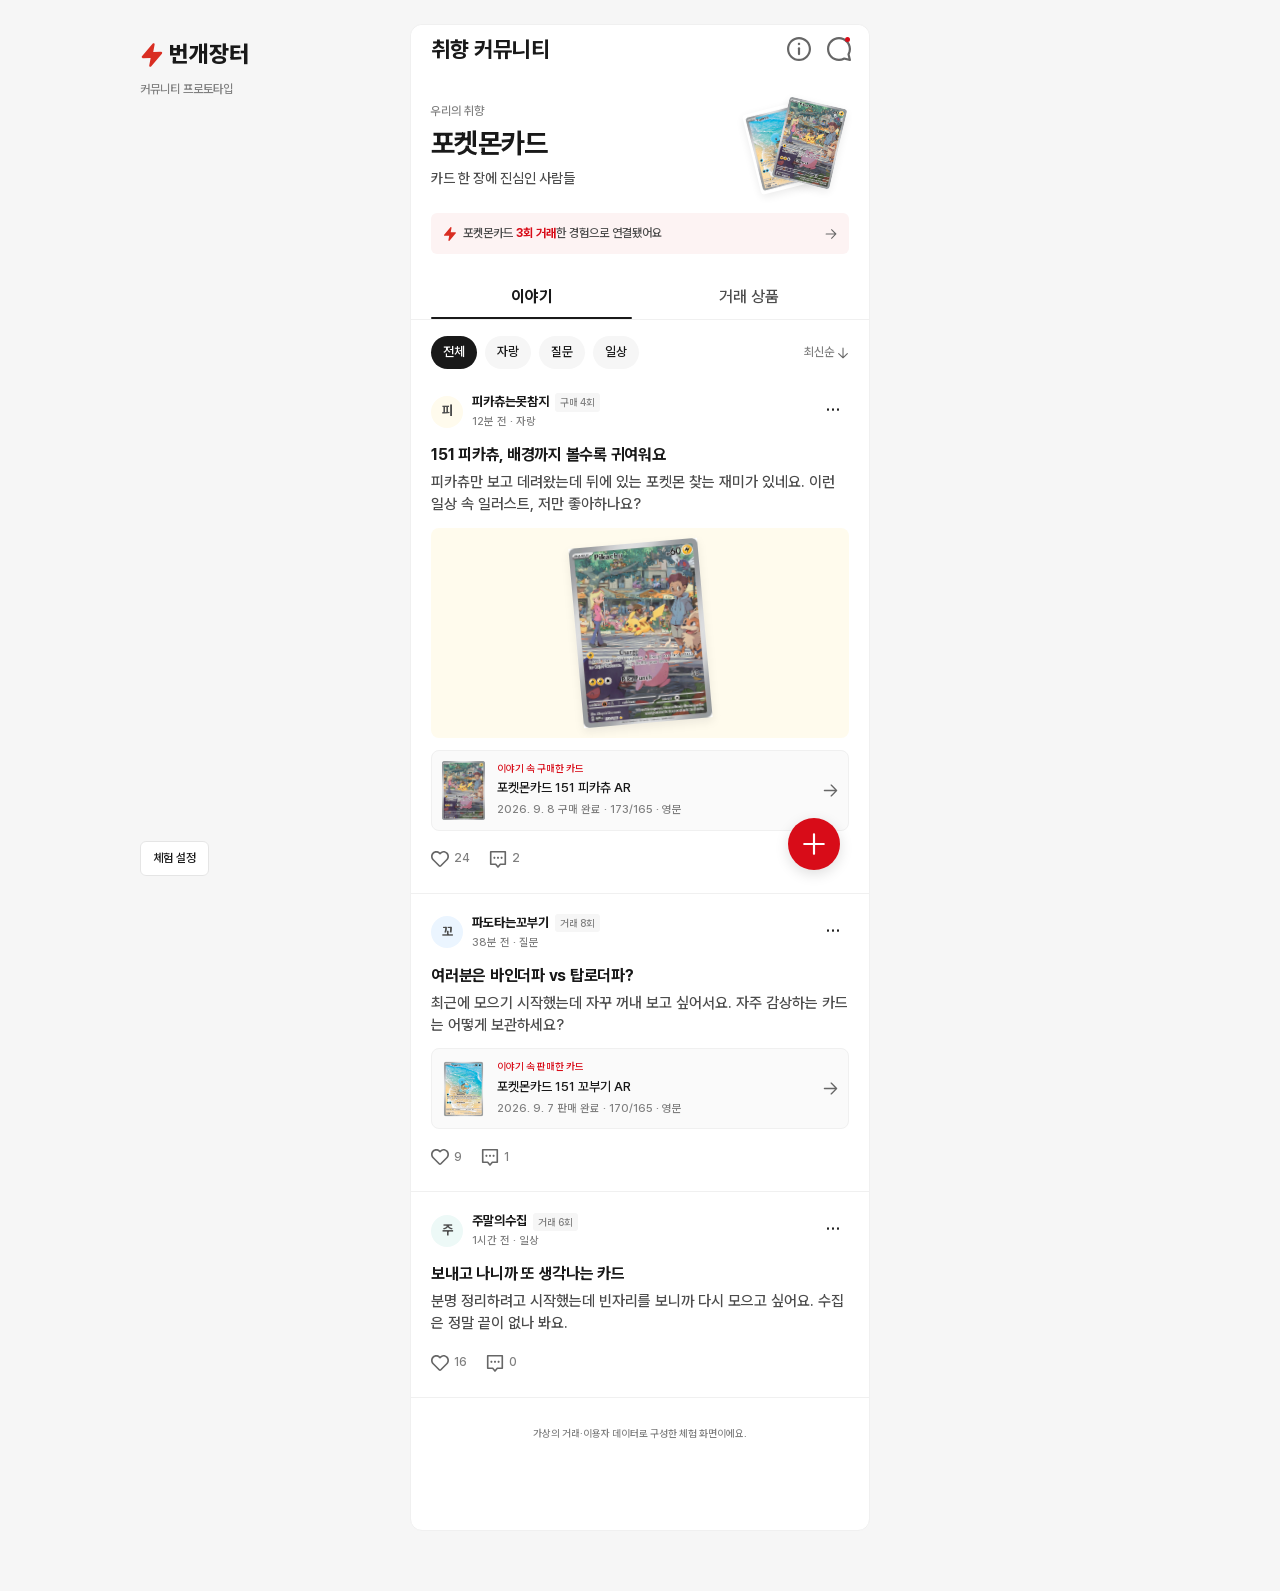
==== prototype/index.html @ ebbbefbd "Deploy prototype only" ====
<!doctype html>
<html lang="ko">
<head>
  <meta charset="UTF-8">
  <meta name="viewport" content="width=device-width, initial-scale=1, viewport-fit=cover">
  <meta name="theme-color" content="#ffffff">
  <title>포켓몬카드 · 번개장터 취향 커뮤니티</title>
  <link rel="stylesheet" href="design-tokens.css">
  <link rel="stylesheet" href="styles.css">
</head>
<body>
  <aside class="preview-label"><span class="brand"><img src="assets/lightning.svg" alt="">번개장터</span><span>커뮤니티 프로토타입</span></aside>
  <main class="app" data-component="Page">
    <header class="navigation" data-component="NavigationBar">
      <h1>취향 커뮤니티</h1>
      <div class="nav-actions">
        <button class="icon-button" data-action="about" aria-label="커뮤니티 안내"><img src="assets/info.svg" alt=""></button>
        <button class="icon-button activity-button" data-action="activity" aria-label="내 반응 소식"><img src="assets/talk.svg" alt=""><span class="notification-dot"></span></button>
      </div>
    </header>
    <div data-component="SectionGroup">
      <section class="theme-section" data-component="Section">
        <div class="theme-intro" data-domain="ThemeIdentity">
          <div><span class="eyebrow">우리의 취향</span><h2>포켓몬카드</h2><p>카드 한 장에 진심인 사람들</p></div>
          <div class="card-fan" aria-hidden="true"><img src="assets/squirtle.png" alt=""><img src="assets/pikachu.jpg" alt=""></div>
        </div>
        <button class="connection" data-action="connection"><img src="assets/lightning.svg" alt=""><span id="connection-text">포켓몬카드 <strong>3회 거래</strong>한 경험으로 연결됐어요</span><img src="assets/right.svg" alt=""></button>
      </section>
      <section class="tab-content" data-component="TabPagingContent">
        <div class="tabs" role="tablist" aria-label="포켓몬카드 커뮤니티" data-component="Tabs">
          <button id="tab-stories" role="tab" aria-selected="true" aria-controls="panel" tabindex="0" data-tab="stories">이야기</button>
          <button id="tab-products" role="tab" aria-selected="false" aria-controls="panel" tabindex="-1" data-tab="products">거래 상품</button>
        </div>
        <div id="panel" role="tabpanel" aria-labelledby="tab-stories" tabindex="0" data-component="SectionGroup"></div>
      </section>
    </div>
    <button class="write-fab" data-action="compose" aria-label="이야기 쓰기"><img src="assets/plus.svg" alt=""></button>
    <footer class="sample-note">가상의 거래·이용자 데이터로 구성한 체험 화면이에요.</footer>
  </main>
  <button class="demo-button" data-action="demo">체험 설정</button>
  <dialog id="dialog" aria-labelledby="dialog-title"></dialog>
  <div id="toast" class="toast" role="status" aria-live="polite"></div>
  <script src="app.js"></script>
</body>
</html>
---- prototype/design-tokens.css ----
/* Bunjang design token snapshot: current studio-export, light theme.
 * Resolved locally without modifying source repositories.
 * Source provenance and asset tokens: design-sources.json.
 * This stylesheet does not imply use of the unavailable @bgzt/designsystem renderer.
 */
:root {
  --ds-color-black-a0: #00000000;
  --ds-color-black-a2: #00000005;
  --ds-color-black-a5: #0000000D;
  --ds-color-black-a10: #0000001A;
  --ds-color-black-a20: #00000033;
  --ds-color-black-a30: #0000004D;
  --ds-color-black-a40: #00000066;
  --ds-color-black-a50: #00000080;
  --ds-color-black-a60: #00000099;
  --ds-color-black-a70: #000000B3;
  --ds-color-black-a80: #000000CC;
  --ds-color-black-a90: #000000E6;
  --ds-color-blue-50: #EBF5FF;
  --ds-color-blue-100: #D9EBFF;
  --ds-color-blue-200: #B3D7FF;
  --ds-color-blue-300: #80BDFF;
  --ds-color-blue-400: #4DA3FF;
  --ds-color-blue-500: #027AFF;
  --ds-color-blue-600: #0062CC;
  --ds-color-blue-700: #004A99;
  --ds-color-blue-800: #003166;
  --ds-color-blue-900: #001933;
  --ds-color-brown-50: #F5F0EA;
  --ds-color-brown-100: #EDE4D9;
  --ds-color-brown-200: #DFD1C0;
  --ds-color-brown-300: #CDB69D;
  --ds-color-brown-400: #B8997A;
  --ds-color-brown-500: #9E7B58;
  --ds-color-brown-600: #826242;
  --ds-color-brown-700: #694D31;
  --ds-color-brown-800: #503920;
  --ds-color-brown-900: #38240B;
  --ds-color-cool-gray-100: #E8E8E9;
  --ds-color-cool-gray-150: #D2D2D2;
  --ds-color-cool-gray-250: #BBBBBC;
  --ds-color-cool-gray-350: #A4A5A5;
  --ds-color-cool-gray-450: #8E8E8F;
  --ds-color-cool-gray-500: #828284;
  --ds-color-cool-gray-550: #777779;
  --ds-color-cool-gray-625: #606162;
  --ds-color-cool-gray-675: #4F5052;
  --ds-color-cool-gray-700: #494A4C;
  --ds-color-cool-gray-750: #3E3F41;
  --ds-color-cool-gray-775: #373839;
  --ds-color-cool-gray-800: #333435;
  --ds-color-cool-gray-850: #28292A;
  --ds-color-cool-gray-900: #1C1D1F;
  --ds-color-cool-gray-a0: #28292A00;
  --ds-color-gray-0: #ffffff;
  --ds-color-gray-25: #FAFAFA;
  --ds-color-gray-50: #F6F6F6;
  --ds-color-gray-75: #F0F0F0;
  --ds-color-gray-100: #E5E5E5;
  --ds-color-gray-200: #CCCCCC;
  --ds-color-gray-300: #B2B2B2;
  --ds-color-gray-400: #999999;
  --ds-color-gray-450: #8C8C8C;
  --ds-color-gray-500: #7F7F7F;
  --ds-color-gray-600: #666666;
  --ds-color-gray-700: #4C4C4C;
  --ds-color-gray-800: #333333;
  --ds-color-gray-900: #191919;
  --ds-color-gray-1000: #000000;
  --ds-color-gray-a70: #1C1D1FB3;
  --ds-color-green-50: #EDF9F7;
  --ds-color-green-100: #DBF2EE;
  --ds-color-green-200: #A6DFD5;
  --ds-color-green-300: #86D4C6;
  --ds-color-green-400: #66C9B7;
  --ds-color-green-500: #07C6A3;
  --ds-color-green-600: #00A587;
  --ds-color-green-700: #00826A;
  --ds-color-green-800: #005F4E;
  --ds-color-green-900: #003D32;
  --ds-color-lime-50: #F4FBEA;
  --ds-color-lime-100: #E5F6D0;
  --ds-color-lime-200: #CAED9E;
  --ds-color-lime-300: #AEE16B;
  --ds-color-lime-400: #7BCE1C;
  --ds-color-lime-500: #67AF17;
  --ds-color-lime-600: #528D13;
  --ds-color-lime-700: #3F6C0E;
  --ds-color-lime-800: #2B4B0A;
  --ds-color-lime-900: #192D06;
  --ds-color-navy-50: #EAECF4;
  --ds-color-navy-100: #D2D7EB;
  --ds-color-navy-200: #ADB7DE;
  --ds-color-navy-300: #8595D4;
  --ds-color-navy-400: #5B72CC;
  --ds-color-navy-500: #3451C2;
  --ds-color-navy-600: #253E9F;
  --ds-color-navy-700: #182C7A;
  --ds-color-navy-800: #162152;
  --ds-color-navy-900: #10152E;
  --ds-color-orange-50: #FFF7ED;
  --ds-color-orange-100: #FFEDD5;
  --ds-color-orange-200: #FED7AA;
  --ds-color-orange-300: #FDBA74;
  --ds-color-orange-400: #FB923C;
  --ds-color-orange-500: #F97316;
  --ds-color-orange-600: #EA580C;
  --ds-color-orange-700: #C2410C;
  --ds-color-orange-800: #9A3412;
  --ds-color-orange-900: #7C2D12;
  --ds-color-purple-50: #EFF2FE;
  --ds-color-purple-100: #E1E7FE;
  --ds-color-purple-200: #B9C1F9;
  --ds-color-purple-300: #959AF0;
  --ds-color-purple-400: #7775E3;
  --ds-color-purple-500: #6458E2;
  --ds-color-purple-600: #5558A8;
  --ds-color-purple-700: #414086;
  --ds-color-purple-800: #302C62;
  --ds-color-purple-900: #1E1A3D;
  --ds-color-red-50: #FDF3F3;
  --ds-color-red-100: #FBE7E8;
  --ds-color-red-200: #F5C2C5;
  --ds-color-red-300: #E86D74;
  --ds-color-red-400: #E83E48;
  --ds-color-red-500: #D80C18;
  --ds-color-red-600: #B10E18;
  --ds-color-red-700: #80070E;
  --ds-color-red-800: #6D0D12;
  --ds-color-red-900: #4A090C;
  --ds-color-sand-50: #FDF4E2;
  --ds-color-sand-100: #F8ECD3;
  --ds-color-sand-200: #F6E5C3;
  --ds-color-sand-300: #FFE1A6;
  --ds-color-sand-400: #E7C686;
  --ds-color-sand-500: #C9A762;
  --ds-color-sand-600: #A6864B;
  --ds-color-sand-700: #84683A;
  --ds-color-sand-800: #624C2A;
  --ds-color-sand-900: #3F321C;
  --ds-color-white-a0: #ffffff00;
  --ds-color-white-a2: #FFFFFF05;
  --ds-color-white-a5: #FFFFFF0D;
  --ds-color-white-a10: #FFFFFF1A;
  --ds-color-white-a20: #FFFFFF33;
  --ds-color-white-a30: #FFFFFF4D;
  --ds-color-white-a40: #FFFFFF66;
  --ds-color-white-a50: #FFFFFF80;
  --ds-color-white-a60: #FFFFFF99;
  --ds-color-white-a70: #FFFFFFB3;
  --ds-color-white-a80: #FFFFFFCC;
  --ds-color-white-a90: #FFFFFFE6;
  --ds-color-yellow-50: #FFFBED;
  --ds-color-yellow-100: #FFF6DB;
  --ds-color-yellow-200: #FFEAA6;
  --ds-color-yellow-300: #FFDD6B;
  --ds-color-yellow-400: #FFD133;
  --ds-color-yellow-500: #FFC200;
  --ds-color-yellow-600: #D9A500;
  --ds-color-yellow-700: #B38800;
  --ds-color-yellow-800: #8C6A00;
  --ds-color-yellow-900: #664D00;
  --ds-sizing-0: 0px;
  --ds-sizing-1: 1px;
  --ds-sizing-1-5: 1.5px;
  --ds-sizing-2: 2px;
  --ds-sizing-4: 4px;
  --ds-sizing-6: 6px;
  --ds-sizing-8: 8px;
  --ds-sizing-10: 10px;
  --ds-sizing-12: 12px;
  --ds-sizing-14: 14px;
  --ds-sizing-16: 16px;
  --ds-sizing-17: 17px;
  --ds-sizing-18: 18px;
  --ds-sizing-20: 20px;
  --ds-sizing-22: 22px;
  --ds-sizing-24: 24px;
  --ds-sizing-26: 26px;
  --ds-sizing-28: 28px;
  --ds-sizing-30: 30px;
  --ds-sizing-32: 32px;
  --ds-sizing-34: 34px;
  --ds-sizing-36: 36px;
  --ds-sizing-40: 40px;
  --ds-sizing-44: 44px;
  --ds-sizing-46: 46px;
  --ds-sizing-48: 48px;
  --ds-sizing-50: 50px;
  --ds-sizing-52: 52px;
  --ds-sizing-56: 56px;
  --ds-sizing-60: 60px;
  --ds-sizing-64: 64px;
  --ds-sizing-84: 84px;
  --ds-sizing-105: 105px;
  --ds-sizing-162: 162px;
  --ds-sizing-200: 200px;
  --ds-sizing-220: 220px;
  --ds-spacing-0: 0px;
  --ds-spacing-2: 2px;
  --ds-spacing-4: 4px;
  --ds-spacing-6: 6px;
  --ds-spacing-8: 8px;
  --ds-spacing-10: 10px;
  --ds-spacing-12: 12px;
  --ds-spacing-14: 14px;
  --ds-spacing-16: 16px;
  --ds-spacing-18: 18px;
  --ds-spacing-20: 20px;
  --ds-spacing-22: 22px;
  --ds-spacing-24: 24px;
  --ds-spacing-26: 26px;
  --ds-spacing-28: 28px;
  --ds-spacing-30: 30px;
  --ds-spacing-32: 32px;
  --ds-spacing-34: 34px;
  --ds-spacing-36: 36px;
  --ds-spacing-40: 40px;
  --ds-spacing-44: 44px;
  --ds-spacing-48: 48px;
  --ds-spacing-52: 52px;
  --ds-spacing-56: 56px;
  --ds-spacing-60: 60px;
  --ds-spacing-64: 64px;
  --ds-font-family-pretendard: "PretendardVariable";
  --ds-font-line-height-120: 120%;
  --ds-font-line-height-130: 130%;
  --ds-font-line-height-140: 140%;
  --ds-font-line-height-145: 145%;
  --ds-font-line-height-150: 150%;
  --ds-font-line-height-160: 160%;
  --ds-font-size-10: 10px;
  --ds-font-size-11: 11px;
  --ds-font-size-12: 12px;
  --ds-font-size-13: 13px;
  --ds-font-size-14: 14px;
  --ds-font-size-15: 15px;
  --ds-font-size-16: 16px;
  --ds-font-size-18: 18px;
  --ds-font-size-20: 20px;
  --ds-font-size-22: 22px;
  --ds-font-size-24: 24px;
  --ds-font-size-28: 28px;
  --ds-font-size-34: 34px;
  --ds-font-weight-500: 500;
  --ds-font-weight-700: 700;
  --ds-opacity-0: 0%;
  --ds-opacity-10: 10%;
  --ds-opacity-20: 20%;
  --ds-opacity-30: 30%;
  --ds-opacity-40: 40%;
  --ds-opacity-50: 50%;
  --ds-opacity-60: 60%;
  --ds-opacity-70: 70%;
  --ds-opacity-80: 80%;
  --ds-opacity-90: 90%;
  --ds-radius-0: 0px;
  --ds-radius-2: 2px;
  --ds-radius-4: 4px;
  --ds-radius-6: 6px;
  --ds-radius-8: 8px;
  --ds-radius-10: 10px;
  --ds-radius-12: 12px;
  --ds-radius-14: 14px;
  --ds-radius-16: 16px;
  --ds-radius-20: 20px;
  --ds-radius-24: 24px;
  --ds-radius-9999: 9999px;
  --ds-ratio-0-3: 0.3;
  --ds-ratio-0-4: 0.4;
  --ds-ratio-0-5: 0.5;
  --ds-ratio-0-8: 0.8;
  --ds-ratio-0-75: 0.75;
  --ds-ratio-0-814: 0.814;
  --ds-ratio-1: 1;
  --ds-ratio-1-126: 1.126;
  --ds-ratio-1-333: 1.333;
  --ds-ratio-1-778: 1.778;
  --ds-ratio-3-125: 3.125;
  --ds-opacity-content-weak: 50%;
  --ds-opacity-layer-muted: 70%;
  --ds-opacity-layer-weak: 50%;
  --ds-radius-050: 2px;
  --ds-radius-100: 4px;
  --ds-radius-150: 6px;
  --ds-radius-200: 8px;
  --ds-radius-300: 12px;
  --ds-radius-full: 9999px;
  --ds-ratio-1x1: 1;
  --ds-ratio-3x4: 0.75;
  --ds-ratio-4x3: 1.333;
  --ds-ratio-4x5: 0.8;
  --ds-ratio-16x9: 1.778;
  --ds-ratio-25x8: 3.125;
  --ds-ratio-105x129: 0.814;
  --ds-ratio-375x333: 1.126;
  --ds-ratio-scale-0-3: 0.3;
  --ds-ratio-scale-0-4: 0.4;
  --ds-ratio-scale-0-5: 0.5;
  --ds-sizing-height-050: 2px;
  --ds-sizing-height-100: 4px;
  --ds-sizing-height-150: 6px;
  --ds-sizing-height-200: 8px;
  --ds-sizing-height-250: 10px;
  --ds-sizing-height-300: 12px;
  --ds-sizing-height-350: 14px;
  --ds-sizing-height-400: 16px;
  --ds-sizing-height-450: 18px;
  --ds-sizing-height-500: 20px;
  --ds-sizing-height-550: 22px;
  --ds-sizing-height-600: 24px;
  --ds-sizing-height-650: 26px;
  --ds-sizing-height-700: 28px;
  --ds-sizing-height-750: 30px;
  --ds-sizing-height-800: 32px;
  --ds-sizing-height-850: 34px;
  --ds-sizing-height-900: 36px;
  --ds-sizing-height-1000: 40px;
  --ds-sizing-height-1100: 44px;
  --ds-sizing-height-1150: 46px;
  --ds-sizing-height-1200: 48px;
  --ds-sizing-height-1250: 50px;
  --ds-sizing-height-1500: 60px;
  --ds-sizing-height-2100: 84px;
  --ds-sizing-stroke-1: 1px;
  --ds-sizing-stroke-1-5: 1.5px;
  --ds-sizing-stroke-2: 2px;
  --ds-sizing-width-050: 2px;
  --ds-sizing-width-100: 4px;
  --ds-sizing-width-200: 8px;
  --ds-sizing-width-400: 16px;
  --ds-sizing-width-450: 18px;
  --ds-sizing-width-500: 20px;
  --ds-sizing-width-600: 24px;
  --ds-sizing-width-750: 30px;
  --ds-sizing-width-900: 36px;
  --ds-sizing-width-1000: 40px;
  --ds-sizing-width-2625: 105px;
  --ds-sizing-width-5500: 220px;
  --ds-spacing-gap-x-050: 2px;
  --ds-spacing-gap-x-100: 4px;
  --ds-spacing-gap-x-150: 6px;
  --ds-spacing-gap-x-200: 8px;
  --ds-spacing-gap-x-250: 10px;
  --ds-spacing-gap-x-300: 12px;
  --ds-spacing-gap-x-400: 16px;
  --ds-spacing-gap-x-none: 0px;
  --ds-spacing-gap-y-050: 2px;
  --ds-spacing-gap-y-100: 4px;
  --ds-spacing-gap-y-150: 6px;
  --ds-spacing-gap-y-200: 8px;
  --ds-spacing-gap-y-250: 10px;
  --ds-spacing-gap-y-300: 12px;
  --ds-spacing-gap-y-350: 14px;
  --ds-spacing-gap-y-400: 16px;
  --ds-spacing-gap-y-500: 20px;
  --ds-spacing-gap-y-600: 24px;
  --ds-spacing-gap-y-750: 30px;
  --ds-spacing-gap-y-1000: 40px;
  --ds-spacing-gap-y-none: 0px;
  --ds-spacing-padding-050: 2px;
  --ds-spacing-padding-100: 4px;
  --ds-spacing-padding-150: 6px;
  --ds-spacing-padding-200: 8px;
  --ds-spacing-padding-250: 10px;
  --ds-spacing-padding-300: 12px;
  --ds-spacing-padding-350: 14px;
  --ds-spacing-padding-400: 16px;
  --ds-spacing-padding-500: 20px;
  --ds-spacing-padding-600: 24px;
  --ds-spacing-padding-800: 32px;
  --ds-spacing-padding-1000: 40px;
  --ds-spacing-padding-1500: 60px;
  --ds-spacing-padding-none: 0px;
  --ds-typography-body1-bold-font-size: 16px;
  --ds-typography-body1-bold-font-family: "PretendardVariable";
  --ds-typography-body1-bold-font-weight: 700;
  --ds-typography-body1-bold-line-height: 150%;
  --ds-typography-body1-medium-font-size: 16px;
  --ds-typography-body1-medium-font-family: "PretendardVariable";
  --ds-typography-body1-medium-font-weight: 500;
  --ds-typography-body1-medium-line-height: 150%;
  --ds-typography-body2-bold-font-size: 15px;
  --ds-typography-body2-bold-font-family: "PretendardVariable";
  --ds-typography-body2-bold-font-weight: 700;
  --ds-typography-body2-bold-line-height: 145%;
  --ds-typography-body2-bold-letter-spacing: 0px;
  --ds-typography-body2-medium-font-size: 15px;
  --ds-typography-body2-medium-font-family: "PretendardVariable";
  --ds-typography-body2-medium-font-weight: 500;
  --ds-typography-body2-medium-line-height: 145%;
  --ds-typography-body2-medium-letter-spacing: 0px;
  --ds-typography-body3-bold-font-size: 14px;
  --ds-typography-body3-bold-font-family: "PretendardVariable";
  --ds-typography-body3-bold-font-weight: 700;
  --ds-typography-body3-bold-line-height: 150%;
  --ds-typography-body3-bold-letter-spacing: 0px;
  --ds-typography-body3-medium-font-size: 14px;
  --ds-typography-body3-medium-font-family: "PretendardVariable";
  --ds-typography-body3-medium-font-weight: 500;
  --ds-typography-body3-medium-line-height: 150%;
  --ds-typography-body4-bold-font-size: 13px;
  --ds-typography-body4-bold-font-family: "PretendardVariable";
  --ds-typography-body4-bold-font-weight: 700;
  --ds-typography-body4-bold-line-height: 140%;
  --ds-typography-body4-bold-letter-spacing: 0px;
  --ds-typography-body4-medium-font-size: 13px;
  --ds-typography-body4-medium-font-family: "PretendardVariable";
  --ds-typography-body4-medium-font-weight: 500;
  --ds-typography-body4-medium-line-height: 140%;
  --ds-typography-caption1-bold-font-size: 12px;
  --ds-typography-caption1-bold-font-family: "PretendardVariable";
  --ds-typography-caption1-bold-font-weight: 700;
  --ds-typography-caption1-bold-line-height: 140%;
  --ds-typography-caption1-bold-letter-spacing: 0px;
  --ds-typography-caption1-medium-font-size: 12px;
  --ds-typography-caption1-medium-font-family: "PretendardVariable";
  --ds-typography-caption1-medium-font-weight: 500;
  --ds-typography-caption1-medium-line-height: 140%;
  --ds-typography-caption2-bold-font-size: 11px;
  --ds-typography-caption2-bold-font-family: "PretendardVariable";
  --ds-typography-caption2-bold-font-weight: 700;
  --ds-typography-caption2-bold-line-height: 140%;
  --ds-typography-caption2-medium-font-size: 11px;
  --ds-typography-caption2-medium-font-family: "PretendardVariable";
  --ds-typography-caption2-medium-font-weight: 500;
  --ds-typography-caption2-medium-line-height: 140%;
  --ds-typography-label1-bold-font-size: 16px;
  --ds-typography-label1-bold-font-family: "PretendardVariable";
  --ds-typography-label1-bold-font-weight: 700;
  --ds-typography-label1-bold-line-height: 120%;
  --ds-typography-label1-medium-font-size: 16px;
  --ds-typography-label1-medium-font-family: "PretendardVariable";
  --ds-typography-label1-medium-font-weight: 500;
  --ds-typography-label1-medium-line-height: 120%;
  --ds-typography-label1-medium-letter-spacing: 0px;
  --ds-typography-label2-bold-font-size: 14px;
  --ds-typography-label2-bold-font-family: "PretendardVariable";
  --ds-typography-label2-bold-font-weight: 700;
  --ds-typography-label2-bold-line-height: 120%;
  --ds-typography-label2-medium-font-size: 14px;
  --ds-typography-label2-medium-font-family: "PretendardVariable";
  --ds-typography-label2-medium-font-weight: 500;
  --ds-typography-label2-medium-line-height: 120%;
  --ds-typography-label3-bold-font-size: 12px;
  --ds-typography-label3-bold-font-family: "PretendardVariable";
  --ds-typography-label3-bold-font-weight: 700;
  --ds-typography-label3-bold-line-height: 120%;
  --ds-typography-label3-medium-font-size: 12px;
  --ds-typography-label3-medium-font-family: "PretendardVariable";
  --ds-typography-label3-medium-font-weight: 500;
  --ds-typography-label3-medium-line-height: 120%;
  --ds-typography-label4-bold-font-size: 10px;
  --ds-typography-label4-bold-font-family: "PretendardVariable";
  --ds-typography-label4-bold-font-weight: 700;
  --ds-typography-label4-bold-line-height: 120%;
  --ds-typography-label4-medium-font-size: 10px;
  --ds-typography-label4-medium-font-family: "PretendardVariable";
  --ds-typography-label4-medium-font-weight: 500;
  --ds-typography-label4-medium-line-height: 120%;
  --ds-typography-label4-medium-letter-spacing: 0px;
  --ds-typography-sub-title1-bold-font-size: 20px;
  --ds-typography-sub-title1-bold-font-family: "PretendardVariable";
  --ds-typography-sub-title1-bold-font-weight: 700;
  --ds-typography-sub-title1-bold-line-height: 130%;
  --ds-typography-sub-title1-bold-letter-spacing: 0px;
  --ds-typography-sub-title2-bold-font-size: 18px;
  --ds-typography-sub-title2-bold-font-family: "PretendardVariable";
  --ds-typography-sub-title2-bold-font-weight: 700;
  --ds-typography-sub-title2-bold-line-height: 140%;
  --ds-typography-sub-title3-bold-font-size: 16px;
  --ds-typography-sub-title3-bold-font-family: "PretendardVariable";
  --ds-typography-sub-title3-bold-font-weight: 700;
  --ds-typography-sub-title3-bold-line-height: 145%;
  --ds-typography-sub-title4-bold-font-size: 14px;
  --ds-typography-sub-title4-bold-font-family: "PretendardVariable";
  --ds-typography-sub-title4-bold-font-weight: 700;
  --ds-typography-sub-title4-bold-line-height: 150%;
  --ds-typography-title1-bold-font-size: 34px;
  --ds-typography-title1-bold-font-family: "PretendardVariable";
  --ds-typography-title1-bold-font-weight: 700;
  --ds-typography-title1-bold-line-height: 120%;
  --ds-typography-title1-bold-letter-spacing: 0px;
  --ds-typography-title2-bold-font-size: 28px;
  --ds-typography-title2-bold-font-family: "PretendardVariable";
  --ds-typography-title2-bold-font-weight: 700;
  --ds-typography-title2-bold-line-height: 120%;
  --ds-typography-title2-bold-letter-spacing: 0px;
  --ds-typography-title3-bold-font-size: 24px;
  --ds-typography-title3-bold-font-family: "PretendardVariable";
  --ds-typography-title3-bold-font-weight: 700;
  --ds-typography-title3-bold-line-height: 130%;
  --ds-typography-title4-bold-font-size: 22px;
  --ds-typography-title4-bold-font-family: "PretendardVariable";
  --ds-typography-title4-bold-font-weight: 700;
  --ds-typography-title4-bold-line-height: 130%;
  --ds-color-bg-basement: #ffffff;
  --ds-color-bg-brand-strong: #D80C18;
  --ds-color-bg-brand-strong-disabled: #F5C2C5;
  --ds-color-bg-brand-weak: #FDF3F3;
  --ds-color-bg-critical-strong: #D80C18;
  --ds-color-bg-critical-weak: #FDF3F3;
  --ds-color-bg-dim: #00000080;
  --ds-color-bg-information-strong: #027AFF;
  --ds-color-bg-information-weak: #EBF5FF;
  --ds-color-bg-neutral-inverse: #191919;
  --ds-color-bg-neutral-inverse-disabled: #E5E5E5;
  --ds-color-bg-neutral-medium: #666666;
  --ds-color-bg-neutral-muted: #F6F6F6;
  --ds-color-bg-neutral-strong: #333333;
  --ds-color-bg-neutral-weak: #FAFAFA;
  --ds-color-bg-overlay-medium: #00000080;
  --ds-color-bg-overlay-strong: #000000B3;
  --ds-color-bg-overlay-subtle: #0000004D;
  --ds-color-bg-overlay-weak: #0000001A;
  --ds-color-bg-placeholder: #F6F6F6;
  --ds-color-bg-positive-strong: #00A587;
  --ds-color-bg-positive-weak: #EDF9F7;
  --ds-color-bg-state-layer-pressed: #0000001A;
  --ds-color-bg-surface: #ffffff;
  --ds-color-bg-surface-disabled: #F6F6F6;
  --ds-color-bg-surface-selected: #191919;
  --ds-color-bg-today-deal-strong: #D80C18;
  --ds-color-bg-transparent: #00000000;
  --ds-color-bg-warning-strong: #FFC200;
  --ds-color-bg-warning-weak: #FFFBED;
  --ds-color-border-brand-strong: #D80C18;
  --ds-color-border-brand-subtle: #F5C2C5;
  --ds-color-border-critical-strong: #D80C18;
  --ds-color-border-neutral-inverse: #191919;
  --ds-color-border-neutral-medium: #E5E5E5;
  --ds-color-border-neutral-muted: #F6F6F6;
  --ds-color-border-neutral-strong: #CCCCCC;
  --ds-color-border-neutral-subtle: #F0F0F0;
  --ds-color-border-neutral-weak: #ffffff;
  --ds-color-border-overlay: #0000001A;
  --ds-color-fg-brand-strong: #D80C18;
  --ds-color-fg-brand-strong-disabled: #F5C2C5;
  --ds-color-fg-critical-strong: #D80C18;
  --ds-color-fg-drop-strong: #027AFF;
  --ds-color-fg-fixed-white: #ffffff;
  --ds-color-fg-information-strong: #027AFF;
  --ds-color-fg-neutral-disabled: #B2B2B2;
  --ds-color-fg-neutral-inverse: #ffffff;
  --ds-color-fg-neutral-medium: #4C4C4C;
  --ds-color-fg-neutral-muted: #B2B2B2;
  --ds-color-fg-neutral-strong: #191919;
  --ds-color-fg-neutral-subtle: #7F7F7F;
  --ds-color-fg-neutral-weak: #E5E5E5;
  --ds-color-fg-placeholder-muted: #B2B2B2;
  --ds-color-fg-placeholder-weak: #E5E5E5;
  --ds-color-fg-positive-strong: #00A587;
  --ds-color-fg-rating-strong: #FFC200;
  --ds-color-fg-warning-strong: #FFC200;
  --ds-color-gradient-fog-solid: #ffffff;
  --ds-color-gradient-fog-transparent: #ffffff00;
  --ds-color-gradient-shade-transparent: #ffffff00;
  --ds-color-gradient-shade-weak: #0000001A;
  --ds-action-chip-accessory-color: #191919;
  --ds-action-chip-accessory-padding-x: 14px;
  --ds-action-chip-accessory-size: 12px;
  --ds-action-chip-container-color: #F6F6F6;
  --ds-action-chip-container-gap-x: 4px;
  --ds-action-chip-container-height-size-md: 36px;
  --ds-action-chip-container-height-size-sm: 34px;
  --ds-action-chip-container-padding-x: 14px;
  --ds-action-chip-container-radius: 9999px;
  --ds-action-chip-label-color: #191919;
  --ds-action-chip-label-typography-size-md-font-size: 14px;
  --ds-action-chip-label-typography-size-md-font-family: "PretendardVariable";
  --ds-action-chip-label-typography-size-md-font-weight: 500;
  --ds-action-chip-label-typography-size-md-line-height: 120%;
  --ds-action-chip-label-typography-size-sm-font-size: 12px;
  --ds-action-chip-label-typography-size-sm-font-family: "PretendardVariable";
  --ds-action-chip-label-typography-size-sm-font-weight: 500;
  --ds-action-chip-label-typography-size-sm-line-height: 120%;
  --ds-ad-badge-container-color-overlay: #F6F6F6;
  --ds-ad-badge-container-height-overlay: 16px;
  --ds-ad-badge-container-opacity-inline: 70%;
  --ds-ad-badge-container-opacity-overlay: 50%;
  --ds-ad-badge-container-radius-overlay: 2px;
  --ds-ad-badge-container-width-overlay: 24px;
  --ds-ad-badge-label-color-inline: #B2B2B2;
  --ds-ad-badge-label-color-overlay: #7F7F7F;
  --ds-ad-badge-label-typography-inline-font-size: 10px;
  --ds-ad-badge-label-typography-inline-font-family: "PretendardVariable";
  --ds-ad-badge-label-typography-inline-font-weight: 700;
  --ds-ad-badge-label-typography-inline-line-height: 120%;
  --ds-ad-badge-label-typography-overlay-font-size: 10px;
  --ds-ad-badge-label-typography-overlay-font-family: "PretendardVariable";
  --ds-ad-badge-label-typography-overlay-font-weight: 700;
  --ds-ad-badge-label-typography-overlay-line-height: 120%;
  --ds-alarm-toggle-border-color-icon-off: #E5E5E5;
  --ds-alarm-toggle-border-color-icon-on: #E5E5E5;
  --ds-alarm-toggle-border-color-text-off: #E5E5E5;
  --ds-alarm-toggle-border-width: 1px;
  --ds-alarm-toggle-container-color-icon-off: #ffffff;
  --ds-alarm-toggle-container-color-icon-on: #ffffff;
  --ds-alarm-toggle-container-color-text-off: #ffffff;
  --ds-alarm-toggle-container-color-text-on: #F6F6F6;
  --ds-alarm-toggle-container-padding-x: 10px;
  --ds-alarm-toggle-container-radius: 4px;
  --ds-alarm-toggle-container-size: 30px;
  --ds-alarm-toggle-icon-color-off: #B2B2B2;
  --ds-alarm-toggle-icon-color-on: #191919;
  --ds-alarm-toggle-icon-size: 16px;
  --ds-alarm-toggle-label-color-off: #4C4C4C;
  --ds-alarm-toggle-label-color-on: #4C4C4C;
  --ds-alarm-toggle-label-typography-font-size: 12px;
  --ds-alarm-toggle-label-typography-font-family: "PretendardVariable";
  --ds-alarm-toggle-label-typography-font-weight: 700;
  --ds-alarm-toggle-label-typography-line-height: 120%;
  --ds-avatar-border-color: #F6F6F6;
  --ds-avatar-border-width: 1px;
  --ds-avatar-container-radius: 9999px;
  --ds-avatar-container-size-size-lg: 60px;
  --ds-avatar-container-size-size-md: 44px;
  --ds-avatar-container-size-size-sm: 32px;
  --ds-avatar-container-size-size-xl: 84px;
  --ds-avatar-container-size-size-xs: 24px;
  --ds-avatar-container-size-size-xxs: 16px;
  --ds-avatar-icon-badge-container-color: #333333;
  --ds-avatar-icon-badge-container-radius: 9999px;
  --ds-avatar-icon-badge-container-size-size-lg: 18px;
  --ds-avatar-icon-badge-container-size-size-md: 16px;
  --ds-avatar-icon-badge-container-size-size-sm: 12px;
  --ds-avatar-icon-badge-container-size-size-xl: 22px;
  --ds-avatar-icon-badge-container-size-size-xs: 8px;
  --ds-avatar-icon-badge-container-size-size-xxs: 6px;
  --ds-avatar-icon-badge-icon-color: #ffffff;
  --ds-avatar-icon-badge-icon-size-size-lg: 10px;
  --ds-avatar-icon-badge-icon-size-size-md: 8px;
  --ds-avatar-icon-badge-icon-size-size-sm: 6px;
  --ds-avatar-icon-badge-icon-size-size-xl: 12px;
  --ds-avatar-icon-badge-icon-size-size-xs: 4px;
  --ds-avatar-icon-badge-icon-size-size-xxs: 4px;
  --ds-badge-container-border-color-outline: #E5E5E5;
  --ds-badge-container-border-width: 1px;
  --ds-badge-container-color-brand-solid: #D80C18;
  --ds-badge-container-color-brand-weak: #FDF3F3;
  --ds-badge-container-color-information-solid: #027AFF;
  --ds-badge-container-color-information-weak: #EBF5FF;
  --ds-badge-container-color-neutral-solid: #333333;
  --ds-badge-container-color-neutral-weak: #F6F6F6;
  --ds-badge-container-color-outline: #ffffff;
  --ds-badge-container-color-positive-solid: #00A587;
  --ds-badge-container-color-positive-weak: #EDF9F7;
  --ds-badge-container-gap-x-size-md: 4px;
  --ds-badge-container-gap-x-size-sm: 4px;
  --ds-badge-container-gap-x-size-xs: 2px;
  --ds-badge-container-height-size-md: 20px;
  --ds-badge-container-height-size-sm: 18px;
  --ds-badge-container-height-size-xs: 16px;
  --ds-badge-container-padding-x-size-md: 6px;
  --ds-badge-container-padding-x-size-sm: 4px;
  --ds-badge-container-padding-x-size-xs: 4px;
  --ds-badge-container-radius-box: 2px;
  --ds-badge-container-radius-pill: 9999px;
  --ds-badge-icon-color-brand: #D80C18;
  --ds-badge-icon-color-information: #027AFF;
  --ds-badge-icon-color-neutral-on-neutral-weak: #191919;
  --ds-badge-icon-color-neutral-outline: #4C4C4C;
  --ds-badge-icon-color-neutral-weak: #4C4C4C;
  --ds-badge-icon-color-positive: #00A587;
  --ds-badge-icon-color-solid: #ffffff;
  --ds-badge-icon-size-size-md: 10px;
  --ds-badge-icon-size-size-sm: 10px;
  --ds-badge-icon-size-size-xs: 8px;
  --ds-badge-label-color-brand: #D80C18;
  --ds-badge-label-color-information: #027AFF;
  --ds-badge-label-color-neutral-on-neutral-weak: #191919;
  --ds-badge-label-color-neutral-outline: #4C4C4C;
  --ds-badge-label-color-neutral-weak: #4C4C4C;
  --ds-badge-label-color-positive: #00A587;
  --ds-badge-label-color-solid: #ffffff;
  --ds-badge-label-typography-size-md-font-size: 11px;
  --ds-badge-label-typography-size-md-font-family: "PretendardVariable";
  --ds-badge-label-typography-size-md-font-weight: 700;
  --ds-badge-label-typography-size-md-line-height: 140%;
  --ds-badge-label-typography-size-sm-font-size: 11px;
  --ds-badge-label-typography-size-sm-font-family: "PretendardVariable";
  --ds-badge-label-typography-size-sm-font-weight: 500;
  --ds-badge-label-typography-size-sm-line-height: 140%;
  --ds-badge-label-typography-size-xs-font-size: 11px;
  --ds-badge-label-typography-size-xs-font-family: "PretendardVariable";
  --ds-badge-label-typography-size-xs-font-weight: 500;
  --ds-badge-label-typography-size-xs-line-height: 140%;
  --ds-bottom-cta-button-row-gap-x: 10px;
  --ds-bottom-cta-container-color: #ffffff;
  --ds-bottom-cta-container-gap-y: 14px;
  --ds-bottom-cta-container-padding-bottom: 20px;
  --ds-bottom-cta-container-padding-top-compact: 10px;
  --ds-bottom-cta-container-padding-top-default: 20px;
  --ds-bottom-cta-container-padding-x: 20px;
  --ds-bottom-cta-cta-buttons-container-gap-x: 10px;
  --ds-bottom-cta-description-typography-size-md-bold-font-size: 14px;
  --ds-bottom-cta-description-typography-size-md-bold-font-family: "PretendardVariable";
  --ds-bottom-cta-description-typography-size-md-bold-font-weight: 700;
  --ds-bottom-cta-description-typography-size-md-bold-line-height: 120%;
  --ds-bottom-cta-description-typography-size-md-medium-font-size: 14px;
  --ds-bottom-cta-description-typography-size-md-medium-font-family: "PretendardVariable";
  --ds-bottom-cta-description-typography-size-md-medium-font-weight: 500;
  --ds-bottom-cta-description-typography-size-md-medium-line-height: 120%;
  --ds-bottom-cta-description-typography-size-sm-bold-font-size: 12px;
  --ds-bottom-cta-description-typography-size-sm-bold-font-family: "PretendardVariable";
  --ds-bottom-cta-description-typography-size-sm-bold-font-weight: 700;
  --ds-bottom-cta-description-typography-size-sm-bold-line-height: 120%;
  --ds-bottom-cta-description-typography-size-sm-medium-font-size: 12px;
  --ds-bottom-cta-description-typography-size-sm-medium-font-family: "PretendardVariable";
  --ds-bottom-cta-description-typography-size-sm-medium-font-weight: 500;
  --ds-bottom-cta-description-typography-size-sm-medium-line-height: 120%;
  --ds-bottom-cta-left-slot-container-max-width: 220px;
  --ds-bottom-cta-sub-button-container-width-ratio: 0.4;
  --ds-button-border-color: #E5E5E5;
  --ds-button-border-width: 1px;
  --ds-button-container-color-brand-solid-enabled: #D80C18;
  --ds-button-container-color-brand-weak-enabled: #FDF3F3;
  --ds-button-container-color-disabled: #F6F6F6;
  --ds-button-container-color-neutral-outline-disabled: #ffffff;
  --ds-button-container-color-neutral-outline-enabled: #ffffff;
  --ds-button-container-color-neutral-solid-enabled: #191919;
  --ds-button-container-color-neutral-weak-enabled: #F6F6F6;
  --ds-button-container-color-positive-weak-enabled: #EDF9F7;
  --ds-button-container-height-size-lg: 46px;
  --ds-button-container-height-size-md: 40px;
  --ds-button-container-height-size-sm: 36px;
  --ds-button-container-height-size-xl: 50px;
  --ds-button-container-height-size-xs: 30px;
  --ds-button-container-padding-x-size-lg: 20px;
  --ds-button-container-padding-x-size-md: 20px;
  --ds-button-container-padding-x-size-sm: 16px;
  --ds-button-container-padding-x-size-xl: 20px;
  --ds-button-container-padding-x-size-xs: 12px;
  --ds-button-container-radius-size-lg: 6px;
  --ds-button-container-radius-size-md: 6px;
  --ds-button-container-radius-size-sm: 4px;
  --ds-button-container-radius-size-xl: 6px;
  --ds-button-container-radius-size-xs: 4px;
  --ds-button-label-color-brand-solid-enabled: #ffffff;
  --ds-button-label-color-brand-weak-enabled: #D80C18;
  --ds-button-label-color-disabled: #B2B2B2;
  --ds-button-label-color-neutral-outline-enabled: #4C4C4C;
  --ds-button-label-color-neutral-solid-enabled: #ffffff;
  --ds-button-label-color-neutral-weak-enabled: #4C4C4C;
  --ds-button-label-color-positive-weak-enabled: #00A587;
  --ds-button-label-typography-size-lg-font-size: 14px;
  --ds-button-label-typography-size-lg-font-family: "PretendardVariable";
  --ds-button-label-typography-size-lg-font-weight: 700;
  --ds-button-label-typography-size-lg-line-height: 120%;
  --ds-button-label-typography-size-md-font-size: 14px;
  --ds-button-label-typography-size-md-font-family: "PretendardVariable";
  --ds-button-label-typography-size-md-font-weight: 700;
  --ds-button-label-typography-size-md-line-height: 120%;
  --ds-button-label-typography-size-sm-font-size: 12px;
  --ds-button-label-typography-size-sm-font-family: "PretendardVariable";
  --ds-button-label-typography-size-sm-font-weight: 700;
  --ds-button-label-typography-size-sm-line-height: 120%;
  --ds-button-label-typography-size-xl-font-size: 16px;
  --ds-button-label-typography-size-xl-font-family: "PretendardVariable";
  --ds-button-label-typography-size-xl-font-weight: 700;
  --ds-button-label-typography-size-xl-line-height: 120%;
  --ds-button-label-typography-size-xs-font-size: 12px;
  --ds-button-label-typography-size-xs-font-family: "PretendardVariable";
  --ds-button-label-typography-size-xs-font-weight: 700;
  --ds-button-label-typography-size-xs-line-height: 120%;
  --ds-button-state-layer-color-pressed: #0000001A;
  --ds-carousel-container-gap-x-md: 10px;
  --ds-carousel-container-gap-x-none: 0px;
  --ds-carousel-container-gap-x-sm: 6px;
  --ds-carousel-container-padding-x-page: 20px;
  --ds-check-border-color-box-off-disabled: #E5E5E5;
  --ds-check-border-color-box-off-enabled: #CCCCCC;
  --ds-check-border-width-box: 1.5px;
  --ds-check-container-color-box-off-disabled: #F6F6F6;
  --ds-check-container-color-box-off-enabled: #ffffff;
  --ds-check-container-color-box-on-disabled: #F5C2C5;
  --ds-check-container-color-box-on-enabled: #D80C18;
  --ds-check-container-radius-box: 4px;
  --ds-check-container-size-size-lg: 20px;
  --ds-check-container-size-size-md: 16px;
  --ds-check-icon-color-box-on-disabled: #ffffff;
  --ds-check-icon-color-box-on-enabled: #ffffff;
  --ds-check-icon-color-mark-only-off-disabled: #E5E5E5;
  --ds-check-icon-color-mark-only-off-enabled: #B2B2B2;
  --ds-check-icon-color-mark-only-on-disabled: #F5C2C5;
  --ds-check-icon-color-mark-only-on-enabled: #D80C18;
  --ds-check-icon-size-box-size-lg: 10px;
  --ds-check-icon-size-box-size-md: 8px;
  --ds-check-icon-size-mark-only-size-lg: 16px;
  --ds-check-icon-size-mark-only-size-md: 14px;
  --ds-check-button-container-gap-x-size-lg: 8px;
  --ds-check-button-container-gap-x-size-md: 8px;
  --ds-check-button-container-gap-x-size-sm: 6px;
  --ds-check-button-container-padding-y-size-lg: 12px;
  --ds-check-button-container-padding-y-size-md: 4px;
  --ds-check-button-container-padding-y-size-sm: 4px;
  --ds-check-button-container-radius: 2px;
  --ds-check-button-label-color-disabled: #B2B2B2;
  --ds-check-button-label-color-muted: #7F7F7F;
  --ds-check-button-label-color-strong: #191919;
  --ds-check-button-label-typography-size-lg-bold-font-size: 16px;
  --ds-check-button-label-typography-size-lg-bold-font-family: "PretendardVariable";
  --ds-check-button-label-typography-size-lg-bold-font-weight: 700;
  --ds-check-button-label-typography-size-lg-bold-line-height: 120%;
  --ds-check-button-label-typography-size-lg-medium-font-size: 16px;
  --ds-check-button-label-typography-size-lg-medium-font-family: "PretendardVariable";
  --ds-check-button-label-typography-size-lg-medium-font-weight: 500;
  --ds-check-button-label-typography-size-lg-medium-line-height: 120%;
  --ds-check-button-label-typography-size-lg-medium-letter-spacing: 0px;
  --ds-check-button-label-typography-size-md-bold-font-size: 14px;
  --ds-check-button-label-typography-size-md-bold-font-family: "PretendardVariable";
  --ds-check-button-label-typography-size-md-bold-font-weight: 700;
  --ds-check-button-label-typography-size-md-bold-line-height: 120%;
  --ds-check-button-label-typography-size-md-medium-font-size: 14px;
  --ds-check-button-label-typography-size-md-medium-font-family: "PretendardVariable";
  --ds-check-button-label-typography-size-md-medium-font-weight: 500;
  --ds-check-button-label-typography-size-md-medium-line-height: 120%;
  --ds-check-button-label-typography-size-sm-bold-font-size: 12px;
  --ds-check-button-label-typography-size-sm-bold-font-family: "PretendardVariable";
  --ds-check-button-label-typography-size-sm-bold-font-weight: 700;
  --ds-check-button-label-typography-size-sm-bold-line-height: 120%;
  --ds-check-button-label-typography-size-sm-medium-font-size: 12px;
  --ds-check-button-label-typography-size-sm-medium-font-family: "PretendardVariable";
  --ds-check-button-label-typography-size-sm-medium-font-weight: 500;
  --ds-check-button-label-typography-size-sm-medium-line-height: 120%;
  --ds-check-button-state-layer-color-pressed: #0000001A;
  --ds-count-badge-border-color: #ffffff;
  --ds-count-badge-border-width: 1px;
  --ds-count-badge-container-color: #D80C18;
  --ds-count-badge-container-height: 18px;
  --ds-count-badge-container-min-width: 18px;
  --ds-count-badge-container-padding-x: 4px;
  --ds-count-badge-container-radius: 9999px;
  --ds-count-badge-label-color: #ffffff;
  --ds-count-badge-label-typography-font-size: 10px;
  --ds-count-badge-label-typography-font-family: "PretendardVariable";
  --ds-count-badge-label-typography-font-weight: 700;
  --ds-count-badge-label-typography-line-height: 120%;
  --ds-divider-container-height-color: #F6F6F6;
  --ds-divider-container-height-thick: 10px;
  --ds-divider-container-height-thin: 1px;
  --ds-divider-container-width-color: #E5E5E5;
  --ds-divider-container-width-thick: 2px;
  --ds-divider-container-width-thin: 1px;
  --ds-dot-badge-dot-color: #D80C18;
  --ds-dot-badge-dot-radius: 9999px;
  --ds-dot-badge-dot-size-size-md: 8px;
  --ds-dot-badge-dot-size-size-sm: 4px;
  --ds-dot-page-indicator-container-gap-x-size-md: 8px;
  --ds-dot-page-indicator-container-gap-x-size-sm: 6px;
  --ds-dot-page-indicator-container-padding-x: 2px;
  --ds-dot-page-indicator-dot-color-default-selected: #191919;
  --ds-dot-page-indicator-dot-color-default-unselected: #B2B2B2;
  --ds-dot-page-indicator-dot-radius: 9999px;
  --ds-dot-page-indicator-dot-size-size-md: 6px;
  --ds-dot-page-indicator-dot-size-size-sm: 4px;
  --ds-favorite-toggle-border-color-default-off: #E5E5E5;
  --ds-favorite-toggle-border-color-default-on: #E5E5E5;
  --ds-favorite-toggle-border-width: 1px;
  --ds-favorite-toggle-container-color-default-off: #ffffff;
  --ds-favorite-toggle-container-color-default-on: #ffffff;
  --ds-favorite-toggle-container-radius-default: 9999px;
  --ds-favorite-toggle-container-size-default: 40px;
  --ds-favorite-toggle-container-size-overlay: 36px;
  --ds-favorite-toggle-icon-color-default-off: #7F7F7F;
  --ds-favorite-toggle-icon-color-default-on: #D80C18;
  --ds-favorite-toggle-icon-color-overlay-off: #ffffff;
  --ds-favorite-toggle-icon-color-overlay-on: #D80C18;
  --ds-favorite-toggle-icon-opacity-overlay-off: #0000001A;
  --ds-favorite-toggle-icon-size-default: 20px;
  --ds-favorite-toggle-icon-size-overlay: 20px;
  --ds-flow-container-gap-x: 6px;
  --ds-flow-container-gap-y: 6px;
  --ds-follow-toggle-border-color-on: #E5E5E5;
  --ds-follow-toggle-border-width-on: 1px;
  --ds-follow-toggle-container-color-off: #FDF3F3;
  --ds-follow-toggle-container-color-on: #ffffff;
  --ds-follow-toggle-container-gap-x-on: 2px;
  --ds-follow-toggle-container-height: 30px;
  --ds-follow-toggle-container-padding-x: 10px;
  --ds-follow-toggle-container-radius: 4px;
  --ds-follow-toggle-icon-color-on: #191919;
  --ds-follow-toggle-icon-size-on: 12px;
  --ds-follow-toggle-label-color-off: #D80C18;
  --ds-follow-toggle-label-color-on: #191919;
  --ds-follow-toggle-label-typography-font-size: 12px;
  --ds-follow-toggle-label-typography-font-family: "PretendardVariable";
  --ds-follow-toggle-label-typography-font-weight: 700;
  --ds-follow-toggle-label-typography-line-height: 120%;
  --ds-grid-container-gap-x-md: 10px;
  --ds-grid-container-gap-y-xl: 20px;
  --ds-icon-color-brand: #D80C18;
  --ds-icon-color-critical: #D80C18;
  --ds-icon-color-information: #027AFF;
  --ds-icon-color-neutral-disabled: #B2B2B2;
  --ds-icon-color-neutral-inverse: #ffffff;
  --ds-icon-color-neutral-medium: #4C4C4C;
  --ds-icon-color-neutral-muted: #B2B2B2;
  --ds-icon-color-neutral-strong: #191919;
  --ds-icon-color-neutral-subtle: #7F7F7F;
  --ds-icon-color-neutral-weak: #E5E5E5;
  --ds-icon-color-positive: #00A587;
  --ds-icon-color-rating: #FFC200;
  --ds-icon-color-warning: #FFC200;
  --ds-icon-size-lg: 24px;
  --ds-icon-size-md: 20px;
  --ds-icon-size-sm: 18px;
  --ds-icon-size-xl: 28px;
  --ds-icon-size-xs: 16px;
  --ds-icon-size-xxl: 30px;
  --ds-icon-size-xxs: 12px;
  --ds-icon-size-xxxl: 36px;
  --ds-icon-size-xxxs: 10px;
  --ds-icon-size-xxxxs: 8px;
  --ds-icon-button-border-color: #E5E5E5;
  --ds-icon-button-border-width: 1px;
  --ds-icon-button-container-color-neutral-outline-disabled: #ffffff;
  --ds-icon-button-container-color-neutral-outline-enabled: #ffffff;
  --ds-icon-button-container-radius: 6px;
  --ds-icon-button-container-size-size-lg: 46px;
  --ds-icon-button-container-size-size-md: 40px;
  --ds-icon-button-container-size-size-xl: 50px;
  --ds-icon-button-icon-color-disabled: #B2B2B2;
  --ds-icon-button-icon-color-ghost-enabled: #191919;
  --ds-icon-button-icon-color-neutral-outline-enabled: #191919;
  --ds-icon-button-icon-size: 20px;
  --ds-icon-button-state-layer-color-pressed: #0000001A;
  --ds-icon-count-container-gap-x: 2px;
  --ds-icon-count-icon-color: #E5E5E5;
  --ds-icon-count-icon-size: 12px;
  --ds-icon-count-label-color: #7F7F7F;
  --ds-icon-count-label-typography-font-size: 12px;
  --ds-icon-count-label-typography-font-family: "PretendardVariable";
  --ds-icon-count-label-typography-font-weight: 500;
  --ds-icon-count-label-typography-line-height: 120%;
  --ds-image-container-ratio-1x1: 1;
  --ds-image-container-ratio-3x4: 0.75;
  --ds-image-container-ratio-4x3: 1.333;
  --ds-image-container-ratio-4x5: 0.8;
  --ds-image-container-ratio-16x9: 1.778;
  --ds-image-container-ratio-25x8: 3.125;
  --ds-image-container-ratio-105x129: 0.814;
  --ds-image-container-ratio-375x333: 1.126;
  --ds-image-placeholder-color: #F6F6F6;
  --ds-image-placeholder-icon-color: #E5E5E5;
  --ds-image-placeholder-icon-ratio-0-3: 0.3;
  --ds-image-placeholder-icon-ratio-0-5: 0.5;
  --ds-image-placeholder-ratio: 1;
  --ds-image-badge-container-height-compact: 12px;
  --ds-image-badge-container-height-default: 16px;
  --ds-list-container-gap-y-lg: 20px;
  --ds-list-container-gap-y-md: 16px;
  --ds-list-container-gap-y-sm: 12px;
  --ds-list-container-gap-y-xs: 8px;
  --ds-mute-toggle-container-color-off: #000000B3;
  --ds-mute-toggle-container-color-on: #000000B3;
  --ds-mute-toggle-container-opacity-off: 70%;
  --ds-mute-toggle-container-opacity-on: 70%;
  --ds-mute-toggle-container-radius: 9999px;
  --ds-mute-toggle-container-size: 30px;
  --ds-mute-toggle-icon-color-off: #ffffff;
  --ds-mute-toggle-icon-color-on: #ffffff;
  --ds-mute-toggle-icon-size: 12px;
  --ds-navigation-bar-container-color: #ffffff;
  --ds-navigation-bar-container-height: 48px;
  --ds-navigation-bar-container-padding-x: 10px;
  --ds-navigation-bar-container-padding-y: 4px;
  --ds-navigation-bar-text-item-height: 40px;
  --ds-navigation-bar-text-item-padding-x: 10px;
  --ds-navigation-bar-title-color: #191919;
  --ds-navigation-bar-title-padding-x: 16px;
  --ds-navigation-bar-title-typography-lg-font-size: 22px;
  --ds-navigation-bar-title-typography-lg-font-family: "PretendardVariable";
  --ds-navigation-bar-title-typography-lg-font-weight: 700;
  --ds-navigation-bar-title-typography-lg-line-height: 130%;
  --ds-navigation-bar-title-typography-md-font-size: 18px;
  --ds-navigation-bar-title-typography-md-font-family: "PretendardVariable";
  --ds-navigation-bar-title-typography-md-font-weight: 700;
  --ds-navigation-bar-title-typography-md-line-height: 140%;
  --ds-new-badge-height-compact: 12px;
  --ds-new-badge-height-full: 8px;
  --ds-number-page-indicator-container-color: #0000004D;
  --ds-number-page-indicator-container-gap-x: 2px;
  --ds-number-page-indicator-container-height-size-md: 24px;
  --ds-number-page-indicator-container-height-size-sm: 20px;
  --ds-number-page-indicator-container-padding-x-size-md: 10px;
  --ds-number-page-indicator-container-padding-x-size-sm: 6px;
  --ds-number-page-indicator-container-radius: 9999px;
  --ds-number-page-indicator-current-color: #ffffff;
  --ds-number-page-indicator-current-typography-size-md-font-size: 12px;
  --ds-number-page-indicator-current-typography-size-md-font-family: "PretendardVariable";
  --ds-number-page-indicator-current-typography-size-md-font-weight: 500;
  --ds-number-page-indicator-current-typography-size-md-line-height: 120%;
  --ds-number-page-indicator-current-typography-size-sm-font-size: 10px;
  --ds-number-page-indicator-current-typography-size-sm-font-family: "PretendardVariable";
  --ds-number-page-indicator-current-typography-size-sm-font-weight: 500;
  --ds-number-page-indicator-current-typography-size-sm-line-height: 120%;
  --ds-number-page-indicator-current-typography-size-sm-letter-spacing: 0px;
  --ds-number-page-indicator-divider-color: #ffffff;
  --ds-number-page-indicator-divider-typography-size-md-font-size: 12px;
  --ds-number-page-indicator-divider-typography-size-md-font-family: "PretendardVariable";
  --ds-number-page-indicator-divider-typography-size-md-font-weight: 500;
  --ds-number-page-indicator-divider-typography-size-md-line-height: 120%;
  --ds-number-page-indicator-divider-typography-size-sm-font-size: 10px;
  --ds-number-page-indicator-divider-typography-size-sm-font-family: "PretendardVariable";
  --ds-number-page-indicator-divider-typography-size-sm-font-weight: 500;
  --ds-number-page-indicator-divider-typography-size-sm-line-height: 120%;
  --ds-number-page-indicator-divider-typography-size-sm-letter-spacing: 0px;
  --ds-number-page-indicator-total-color: #ffffff;
  --ds-number-page-indicator-total-typography-size-md-font-size: 12px;
  --ds-number-page-indicator-total-typography-size-md-font-family: "PretendardVariable";
  --ds-number-page-indicator-total-typography-size-md-font-weight: 500;
  --ds-number-page-indicator-total-typography-size-md-line-height: 120%;
  --ds-number-page-indicator-total-typography-size-sm-font-size: 10px;
  --ds-number-page-indicator-total-typography-size-sm-font-family: "PretendardVariable";
  --ds-number-page-indicator-total-typography-size-sm-font-weight: 500;
  --ds-number-page-indicator-total-typography-size-sm-line-height: 120%;
  --ds-number-page-indicator-total-typography-size-sm-letter-spacing: 0px;
  --ds-page-container-color-basement: #ffffff;
  --ds-page-container-color-neutral-weak: #F6F6F6;
  --ds-page-container-gap-y-lg: 30px;
  --ds-page-container-gap-y-md: 20px;
  --ds-page-container-gap-y-none: 0px;
  --ds-page-container-gap-y-sm: 16px;
  --ds-page-content-padding-y-md: 24px;
  --ds-page-content-padding-y-none: 0px;
  --ds-page-content-padding-y-sm: 16px;
  --ds-paging-carousel-container-gap-y-outside-bottom: 20px;
  --ds-paging-carousel-indicator-slot-padding-x: 12px;
  --ds-paging-carousel-indicator-slot-padding-y: 12px;
  --ds-post-body-container-padding-bottom: 20px;
  --ds-post-body-typography-size-lg-bold-font-size: 16px;
  --ds-post-body-typography-size-lg-bold-font-family: "PretendardVariable";
  --ds-post-body-typography-size-lg-bold-font-weight: 700;
  --ds-post-body-typography-size-lg-bold-line-height: 150%;
  --ds-post-body-typography-size-lg-medium-font-size: 16px;
  --ds-post-body-typography-size-lg-medium-font-family: "PretendardVariable";
  --ds-post-body-typography-size-lg-medium-font-weight: 500;
  --ds-post-body-typography-size-lg-medium-line-height: 150%;
  --ds-post-body-typography-size-md-bold-font-size: 15px;
  --ds-post-body-typography-size-md-bold-font-family: "PretendardVariable";
  --ds-post-body-typography-size-md-bold-font-weight: 700;
  --ds-post-body-typography-size-md-bold-line-height: 145%;
  --ds-post-body-typography-size-md-bold-letter-spacing: 0px;
  --ds-post-body-typography-size-md-medium-font-size: 15px;
  --ds-post-body-typography-size-md-medium-font-family: "PretendardVariable";
  --ds-post-body-typography-size-md-medium-font-weight: 500;
  --ds-post-body-typography-size-md-medium-line-height: 145%;
  --ds-post-body-typography-size-md-medium-letter-spacing: 0px;
  --ds-post-body-typography-size-sm-bold-font-size: 14px;
  --ds-post-body-typography-size-sm-bold-font-family: "PretendardVariable";
  --ds-post-body-typography-size-sm-bold-font-weight: 700;
  --ds-post-body-typography-size-sm-bold-line-height: 150%;
  --ds-post-body-typography-size-sm-bold-letter-spacing: 0px;
  --ds-post-body-typography-size-sm-medium-font-size: 14px;
  --ds-post-body-typography-size-sm-medium-font-family: "PretendardVariable";
  --ds-post-body-typography-size-sm-medium-font-weight: 500;
  --ds-post-body-typography-size-sm-medium-line-height: 150%;
  --ds-post-sub-title-color: #191919;
  --ds-post-sub-title-container-padding-bottom: 12px;
  --ds-post-sub-title-typography-size-lg-font-size: 20px;
  --ds-post-sub-title-typography-size-lg-font-family: "PretendardVariable";
  --ds-post-sub-title-typography-size-lg-font-weight: 700;
  --ds-post-sub-title-typography-size-lg-line-height: 130%;
  --ds-post-sub-title-typography-size-lg-letter-spacing: 0px;
  --ds-post-sub-title-typography-size-md-font-size: 18px;
  --ds-post-sub-title-typography-size-md-font-family: "PretendardVariable";
  --ds-post-sub-title-typography-size-md-font-weight: 700;
  --ds-post-sub-title-typography-size-md-line-height: 140%;
  --ds-post-sub-title-typography-size-sm-font-size: 16px;
  --ds-post-sub-title-typography-size-sm-font-family: "PretendardVariable";
  --ds-post-sub-title-typography-size-sm-font-weight: 700;
  --ds-post-sub-title-typography-size-sm-line-height: 145%;
  --ds-post-title-color: #191919;
  --ds-post-title-container-padding-bottom: 20px;
  --ds-post-title-typography-size-lg-font-size: 28px;
  --ds-post-title-typography-size-lg-font-family: "PretendardVariable";
  --ds-post-title-typography-size-lg-font-weight: 700;
  --ds-post-title-typography-size-lg-line-height: 120%;
  --ds-post-title-typography-size-lg-letter-spacing: 0px;
  --ds-post-title-typography-size-md-font-size: 24px;
  --ds-post-title-typography-size-md-font-family: "PretendardVariable";
  --ds-post-title-typography-size-md-font-weight: 700;
  --ds-post-title-typography-size-md-line-height: 130%;
  --ds-post-title-typography-size-sm-font-size: 22px;
  --ds-post-title-typography-size-sm-font-family: "PretendardVariable";
  --ds-post-title-typography-size-sm-font-weight: 700;
  --ds-post-title-typography-size-sm-line-height: 130%;
  --ds-product-card-ad-label-text-color: #7F7F7F;
  --ds-product-card-ad-label-text-typography-font-size: 12px;
  --ds-product-card-ad-label-text-typography-font-family: "PretendardVariable";
  --ds-product-card-ad-label-text-typography-font-weight: 500;
  --ds-product-card-ad-label-text-typography-line-height: 140%;
  --ds-product-card-brand-badge-container-height: 16px;
  --ds-product-card-container-gap-y: 8px;
  --ds-product-card-counts-gap-x: 6px;
  --ds-product-card-date-label-color: #7F7F7F;
  --ds-product-card-date-label-typography-font-size: 12px;
  --ds-product-card-date-label-typography-font-family: "PretendardVariable";
  --ds-product-card-date-label-typography-font-weight: 500;
  --ds-product-card-date-label-typography-line-height: 140%;
  --ds-product-card-discount-rate-label-color: #D80C18;
  --ds-product-card-discount-rate-label-typography-three-column-font-size: 10px;
  --ds-product-card-discount-rate-label-typography-three-column-font-family: "PretendardVariable";
  --ds-product-card-discount-rate-label-typography-three-column-font-weight: 700;
  --ds-product-card-discount-rate-label-typography-three-column-line-height: 120%;
  --ds-product-card-discount-rate-label-typography-two-column-font-size: 16px;
  --ds-product-card-discount-rate-label-typography-two-column-font-family: "PretendardVariable";
  --ds-product-card-discount-rate-label-typography-two-column-font-weight: 700;
  --ds-product-card-discount-rate-label-typography-two-column-line-height: 120%;
  --ds-product-card-info-container-gap-y-three-column: 4px;
  --ds-product-card-info-container-gap-y-two-column: 6px;
  --ds-product-card-item-name-label-typography-three-column-font-size: 13px;
  --ds-product-card-item-name-label-typography-three-column-font-family: "PretendardVariable";
  --ds-product-card-item-name-label-typography-three-column-font-weight: 500;
  --ds-product-card-item-name-label-typography-three-column-line-height: 140%;
  --ds-product-card-item-name-label-typography-two-column-font-size: 14px;
  --ds-product-card-item-name-label-typography-two-column-font-family: "PretendardVariable";
  --ds-product-card-item-name-label-typography-two-column-font-weight: 500;
  --ds-product-card-item-name-label-typography-two-column-line-height: 120%;
  --ds-product-card-price-label-color: #191919;
  --ds-product-card-price-label-typography-three-column-font-size: 14px;
  --ds-product-card-price-label-typography-three-column-font-family: "PretendardVariable";
  --ds-product-card-price-label-typography-three-column-font-weight: 700;
  --ds-product-card-price-label-typography-three-column-line-height: 120%;
  --ds-product-card-price-label-typography-two-column-font-size: 16px;
  --ds-product-card-price-label-typography-two-column-font-family: "PretendardVariable";
  --ds-product-card-price-label-typography-two-column-font-weight: 700;
  --ds-product-card-price-label-typography-two-column-line-height: 120%;
  --ds-product-card-price-info-container-gap-x: 2px;
  --ds-product-card-price-info-container-gap-y: 4px;
  --ds-product-card-sub-info-container-gap-x: 6px;
  --ds-product-card-thumbnail-container-radius: 6px;
  --ds-product-card-thumbnail-overlay-padding-x: 8px;
  --ds-product-card-thumbnail-overlay-padding-y: 8px;
  --ds-product-card-title-label-color: #7F7F7F;
  --ds-product-card-today-deal-badge-container-height: 12px;
  --ds-product-card-width-fixed-three-column: 105px;
  --ds-product-sale-status-badge-container-border-color: #ffffff;
  --ds-product-sale-status-badge-container-border-width: 1px;
  --ds-product-sale-status-badge-container-radius: 9999px;
  --ds-product-sale-status-badge-container-size: 60px;
  --ds-product-sale-status-badge-label-color: #ffffff;
  --ds-product-sale-status-badge-label-typography-font-size: 14px;
  --ds-product-sale-status-badge-label-typography-font-family: "PretendardVariable";
  --ds-product-sale-status-badge-label-typography-font-weight: 700;
  --ds-product-sale-status-badge-label-typography-line-height: 120%;
  --ds-product-sale-status-container-bg-color-labeled: #00000080;
  --ds-product-sale-status-container-bg-color-selling: #00000000;
  --ds-product-thumbnail-container-ratio1x1: 1;
  --ds-product-thumbnail-container-ratio4x5: 0.8;
  --ds-radio-border-color-off-disabled: #E5E5E5;
  --ds-radio-border-color-off-enabled: #CCCCCC;
  --ds-radio-border-color-on-disabled: #F5C2C5;
  --ds-radio-border-color-on-enabled: #D80C18;
  --ds-radio-border-width: 1.5px;
  --ds-radio-container-color-off-disabled: #F6F6F6;
  --ds-radio-container-radius: 9999px;
  --ds-radio-container-size-size-lg: 20px;
  --ds-radio-container-size-size-md: 16px;
  --ds-radio-dot-color-disabled: #F5C2C5;
  --ds-radio-dot-color-enabled: #D80C18;
  --ds-radio-dot-radius: 9999px;
  --ds-radio-dot-size-size-lg: 8px;
  --ds-radio-dot-size-size-md: 6px;
  --ds-radio-button-container-gap-x-size-lg: 8px;
  --ds-radio-button-container-gap-x-size-md: 8px;
  --ds-radio-button-container-gap-x-size-sm: 6px;
  --ds-radio-button-container-padding-y-size-lg: 12px;
  --ds-radio-button-container-padding-y-size-md: 4px;
  --ds-radio-button-container-padding-y-size-sm: 4px;
  --ds-radio-button-container-radius: 2px;
  --ds-radio-button-label-color-disabled: #B2B2B2;
  --ds-radio-button-label-color-muted: #7F7F7F;
  --ds-radio-button-label-color-strong: #191919;
  --ds-radio-button-label-typography-size-lg-bold-font-size: 16px;
  --ds-radio-button-label-typography-size-lg-bold-font-family: "PretendardVariable";
  --ds-radio-button-label-typography-size-lg-bold-font-weight: 700;
  --ds-radio-button-label-typography-size-lg-bold-line-height: 120%;
  --ds-radio-button-label-typography-size-lg-medium-font-size: 16px;
  --ds-radio-button-label-typography-size-lg-medium-font-family: "PretendardVariable";
  --ds-radio-button-label-typography-size-lg-medium-font-weight: 500;
  --ds-radio-button-label-typography-size-lg-medium-line-height: 120%;
  --ds-radio-button-label-typography-size-lg-medium-letter-spacing: 0px;
  --ds-radio-button-label-typography-size-md-bold-font-size: 14px;
  --ds-radio-button-label-typography-size-md-bold-font-family: "PretendardVariable";
  --ds-radio-button-label-typography-size-md-bold-font-weight: 700;
  --ds-radio-button-label-typography-size-md-bold-line-height: 120%;
  --ds-radio-button-label-typography-size-md-medium-font-size: 14px;
  --ds-radio-button-label-typography-size-md-medium-font-family: "PretendardVariable";
  --ds-radio-button-label-typography-size-md-medium-font-weight: 500;
  --ds-radio-button-label-typography-size-md-medium-line-height: 120%;
  --ds-radio-button-label-typography-size-sm-bold-font-size: 12px;
  --ds-radio-button-label-typography-size-sm-bold-font-family: "PretendardVariable";
  --ds-radio-button-label-typography-size-sm-bold-font-weight: 700;
  --ds-radio-button-label-typography-size-sm-bold-line-height: 120%;
  --ds-radio-button-label-typography-size-sm-medium-font-size: 12px;
  --ds-radio-button-label-typography-size-sm-medium-font-family: "PretendardVariable";
  --ds-radio-button-label-typography-size-sm-medium-font-weight: 500;
  --ds-radio-button-label-typography-size-sm-medium-line-height: 120%;
  --ds-radio-button-state-layer-color-pressed: #0000001A;
  --ds-scroll-fog-container-color-solid: #ffffff;
  --ds-scroll-fog-container-color-transparent: #ffffff00;
  --ds-section-container-gap-y: 20px;
  --ds-section-container-padding-x-none: 0px;
  --ds-section-container-padding-x-page: 20px;
  --ds-section-footer-container-padding-y-button: 20px;
  --ds-section-group-container-gap-y-lg: 30px;
  --ds-section-group-container-gap-y-md: 20px;
  --ds-section-group-container-gap-y-none: 0px;
  --ds-section-group-container-gap-y-sm: 16px;
  --ds-section-header-container-gap-x-attached: 4px;
  --ds-section-header-container-gap-x-detached: 8px;
  --ds-section-header-container-gap-y-default: 4px;
  --ds-section-header-container-padding-bottom-default: 16px;
  --ds-section-header-description-color: #7F7F7F;
  --ds-section-header-description-typography-default-font-size: 13px;
  --ds-section-header-description-typography-default-font-family: "PretendardVariable";
  --ds-section-header-description-typography-default-font-weight: 500;
  --ds-section-header-description-typography-default-line-height: 140%;
  --ds-section-header-icon-color: #B2B2B2;
  --ds-section-header-icon-size-dropdown: 14px;
  --ds-section-header-icon-size-info: 16px;
  --ds-section-header-title-color: #191919;
  --ds-section-header-title-typography-default-font-size: 18px;
  --ds-section-header-title-typography-default-font-family: "PretendardVariable";
  --ds-section-header-title-typography-default-font-weight: 700;
  --ds-section-header-title-typography-default-line-height: 140%;
  --ds-selection-chip-accessory-padding-x-icon: 14px;
  --ds-selection-chip-accessory-padding-x-image: 4px;
  --ds-selection-chip-accessory-padding-y-image: 4px;
  --ds-selection-chip-accessory-size-icon: 12px;
  --ds-selection-chip-border-color-outline-selected: #191919;
  --ds-selection-chip-border-color-outline-unselected: #E5E5E5;
  --ds-selection-chip-border-color-solid-unselected: #E5E5E5;
  --ds-selection-chip-border-width: 1px;
  --ds-selection-chip-container-color-outline-selected: #ffffff;
  --ds-selection-chip-container-color-outline-unselected: #ffffff;
  --ds-selection-chip-container-color-solid-selected: #191919;
  --ds-selection-chip-container-color-solid-unselected: #ffffff;
  --ds-selection-chip-container-gap-x: 4px;
  --ds-selection-chip-container-height-size-md: 36px;
  --ds-selection-chip-container-height-size-sm: 34px;
  --ds-selection-chip-container-padding-x: 14px;
  --ds-selection-chip-container-radius: 9999px;
  --ds-selection-chip-icon-color-outline-selected: #191919;
  --ds-selection-chip-icon-color-solid-selected: #ffffff;
  --ds-selection-chip-icon-color-unselected: #191919;
  --ds-selection-chip-image-radius: 9999px;
  --ds-selection-chip-label-color-outline-selected: #191919;
  --ds-selection-chip-label-color-solid-selected: #ffffff;
  --ds-selection-chip-label-color-unselected: #191919;
  --ds-selection-chip-label-typography-size-md-selected-font-size: 14px;
  --ds-selection-chip-label-typography-size-md-selected-font-family: "PretendardVariable";
  --ds-selection-chip-label-typography-size-md-selected-font-weight: 700;
  --ds-selection-chip-label-typography-size-md-selected-line-height: 120%;
  --ds-selection-chip-label-typography-size-md-unselected-font-size: 14px;
  --ds-selection-chip-label-typography-size-md-unselected-font-family: "PretendardVariable";
  --ds-selection-chip-label-typography-size-md-unselected-font-weight: 500;
  --ds-selection-chip-label-typography-size-md-unselected-line-height: 120%;
  --ds-selection-chip-label-typography-size-sm-selected-font-size: 12px;
  --ds-selection-chip-label-typography-size-sm-selected-font-family: "PretendardVariable";
  --ds-selection-chip-label-typography-size-sm-selected-font-weight: 700;
  --ds-selection-chip-label-typography-size-sm-selected-line-height: 120%;
  --ds-selection-chip-label-typography-size-sm-unselected-font-size: 12px;
  --ds-selection-chip-label-typography-size-sm-unselected-font-family: "PretendardVariable";
  --ds-selection-chip-label-typography-size-sm-unselected-font-weight: 500;
  --ds-selection-chip-label-typography-size-sm-unselected-line-height: 120%;
  --ds-shade-end-color-bottom-to-top: #ffffff00;
  --ds-shade-end-color-top-to-bottom: #0000001A;
  --ds-shade-start-color-bottom-to-top: #0000001A;
  --ds-shade-start-color-top-to-bottom: #ffffff00;
  --ds-tab-paging-content-content-padding-y-md: 24px;
  --ds-tab-paging-content-content-padding-y-none: 0px;
  --ds-tab-paging-content-content-padding-y-sm: 16px;
  --ds-tabs-accessory-height: 12px;
  --ds-tabs-accessory-padding-bottom: 12px;
  --ds-tabs-container-color: #ffffff;
  --ds-tabs-container-height-size-md: 46px;
  --ds-tabs-container-height-size-sm: 40px;
  --ds-tabs-content-container-gap-x: 16px;
  --ds-tabs-content-container-padding-x: 20px;
  --ds-tabs-indicator-color-selected: #191919;
  --ds-tabs-indicator-height: 2px;
  --ds-tabs-indicator-radius: 9999px;
  --ds-tabs-label-color-medium: #4C4C4C;
  --ds-tabs-label-color-strong: #191919;
  --ds-tabs-label-typography-size-md-medium-font-size: 16px;
  --ds-tabs-label-typography-size-md-medium-font-family: "PretendardVariable";
  --ds-tabs-label-typography-size-md-medium-font-weight: 500;
  --ds-tabs-label-typography-size-md-medium-line-height: 120%;
  --ds-tabs-label-typography-size-md-medium-letter-spacing: 0px;
  --ds-tabs-label-typography-size-md-strong-font-size: 16px;
  --ds-tabs-label-typography-size-md-strong-font-family: "PretendardVariable";
  --ds-tabs-label-typography-size-md-strong-font-weight: 700;
  --ds-tabs-label-typography-size-md-strong-line-height: 120%;
  --ds-tabs-label-typography-size-sm-medium-font-size: 14px;
  --ds-tabs-label-typography-size-sm-medium-font-family: "PretendardVariable";
  --ds-tabs-label-typography-size-sm-medium-font-weight: 500;
  --ds-tabs-label-typography-size-sm-medium-line-height: 120%;
  --ds-tabs-label-typography-size-sm-strong-font-size: 14px;
  --ds-tabs-label-typography-size-sm-strong-font-family: "PretendardVariable";
  --ds-tabs-label-typography-size-sm-strong-font-weight: 700;
  --ds-tabs-label-typography-size-sm-strong-line-height: 120%;
  --ds-tabs-label-group-gap-x: 2px;
  --ds-tabs-label-group-padding-x: 2px;
  --ds-text-button-border-width-underline: 1px;
  --ds-text-button-container-gap-x-right-icon: 2px;
  --ds-text-button-container-radius: 2px;
  --ds-text-button-content-gap-y-underline: 2px;
  --ds-text-button-icon-color-disabled: #B2B2B2;
  --ds-text-button-icon-color-muted-enabled: #7F7F7F;
  --ds-text-button-icon-color-neutral-enabled: #4C4C4C;
  --ds-text-button-icon-color-strong-enabled: #191919;
  --ds-text-button-icon-color-subtle-enabled: #B2B2B2;
  --ds-text-button-icon-size-right-icon: 10px;
  --ds-text-button-label-color-disabled: #B2B2B2;
  --ds-text-button-label-color-muted-enabled: #7F7F7F;
  --ds-text-button-label-color-neutral-enabled: #4C4C4C;
  --ds-text-button-label-color-strong-enabled: #191919;
  --ds-text-button-label-color-subtle-enabled: #B2B2B2;
  --ds-text-button-label-typography-size-lg-bold-font-size: 14px;
  --ds-text-button-label-typography-size-lg-bold-font-family: "PretendardVariable";
  --ds-text-button-label-typography-size-lg-bold-font-weight: 700;
  --ds-text-button-label-typography-size-lg-bold-line-height: 120%;
  --ds-text-button-label-typography-size-lg-medium-font-size: 14px;
  --ds-text-button-label-typography-size-lg-medium-font-family: "PretendardVariable";
  --ds-text-button-label-typography-size-lg-medium-font-weight: 500;
  --ds-text-button-label-typography-size-lg-medium-line-height: 120%;
  --ds-text-button-label-typography-size-md-bold-font-size: 12px;
  --ds-text-button-label-typography-size-md-bold-font-family: "PretendardVariable";
  --ds-text-button-label-typography-size-md-bold-font-weight: 700;
  --ds-text-button-label-typography-size-md-bold-line-height: 120%;
  --ds-text-button-label-typography-size-md-medium-font-size: 12px;
  --ds-text-button-label-typography-size-md-medium-font-family: "PretendardVariable";
  --ds-text-button-label-typography-size-md-medium-font-weight: 500;
  --ds-text-button-label-typography-size-md-medium-line-height: 120%;
  --ds-text-button-state-layer-color-pressed: #0000001A;
  --ds-text-button-underline-color-disabled: #B2B2B2;
  --ds-text-button-underline-color-muted-enabled: #7F7F7F;
  --ds-text-button-underline-color-neutral-enabled: #4C4C4C;
  --ds-text-button-underline-color-strong-enabled: #191919;
  --ds-text-button-underline-color-subtle-enabled: #B2B2B2;
  --ds-text-button-underline-height: 1px;
  --ds-text-input-clear-button-color: #B2B2B2;
  --ds-text-input-clear-button-size: 16px;
  --ds-text-input-container-border-color-disabled: #E5E5E5;
  --ds-text-input-container-border-color-enabled: #E5E5E5;
  --ds-text-input-container-border-color-error: #D80C18;
  --ds-text-input-container-border-color-focused: #E5E5E5;
  --ds-text-input-container-border-width: 1px;
  --ds-text-input-container-color-disabled: #F6F6F6;
  --ds-text-input-container-color-filled-enabled: #F6F6F6;
  --ds-text-input-container-color-plain-enabled: #ffffff;
  --ds-text-input-container-gap-x: 8px;
  --ds-text-input-container-height-size-lg: 46px;
  --ds-text-input-container-height-size-md: 40px;
  --ds-text-input-container-height-size-sm: 36px;
  --ds-text-input-container-padding-x-size-lg: 16px;
  --ds-text-input-container-padding-x-size-md: 12px;
  --ds-text-input-container-padding-x-size-sm: 12px;
  --ds-text-input-container-radius-size-lg: 6px;
  --ds-text-input-container-radius-size-md: 6px;
  --ds-text-input-container-radius-size-sm: 4px;
  --ds-text-input-cursor-color-focused: #191919;
  --ds-text-input-cursor-height-size-lg: 22px;
  --ds-text-input-cursor-height-size-md: 22px;
  --ds-text-input-cursor-height-size-sm: 16px;
  --ds-text-input-cursor-radius: 9999px;
  --ds-text-input-cursor-width: 2px;
  --ds-text-input-placeholder-color-disabled: #B2B2B2;
  --ds-text-input-placeholder-color-enabled: #B2B2B2;
  --ds-text-input-prefix-icon-color: #B2B2B2;
  --ds-text-input-prefix-icon-size-size-lg: 18px;
  --ds-text-input-prefix-icon-size-size-md: 16px;
  --ds-text-input-prefix-icon-size-size-sm: 16px;
  --ds-text-input-state-layer-color-pressed: #0000001A;
  --ds-text-input-suffix-icon-color: #B2B2B2;
  --ds-text-input-suffix-icon-size-size-lg: 20px;
  --ds-text-input-suffix-icon-size-size-md: 20px;
  --ds-text-input-suffix-icon-size-size-sm: 20px;
  --ds-text-input-suffix-label-color: #B2B2B2;
  --ds-text-input-suffix-label-typography-font-size: 15px;
  --ds-text-input-suffix-label-typography-font-family: "PretendardVariable";
  --ds-text-input-suffix-label-typography-font-weight: 500;
  --ds-text-input-suffix-label-typography-line-height: 145%;
  --ds-text-input-suffix-label-typography-letter-spacing: 0px;
  --ds-text-input-value-color-disabled: #B2B2B2;
  --ds-text-input-value-color-enabled: #191919;
  --ds-text-input-value-typography-size-lg-font-size: 15px;
  --ds-text-input-value-typography-size-lg-font-family: "PretendardVariable";
  --ds-text-input-value-typography-size-lg-font-weight: 500;
  --ds-text-input-value-typography-size-lg-line-height: 145%;
  --ds-text-input-value-typography-size-lg-letter-spacing: 0px;
  --ds-text-input-value-typography-size-md-font-size: 15px;
  --ds-text-input-value-typography-size-md-font-family: "PretendardVariable";
  --ds-text-input-value-typography-size-md-font-weight: 500;
  --ds-text-input-value-typography-size-md-line-height: 145%;
  --ds-text-input-value-typography-size-md-letter-spacing: 0px;
  --ds-text-input-value-typography-size-sm-font-size: 14px;
  --ds-text-input-value-typography-size-sm-font-family: "PretendardVariable";
  --ds-text-input-value-typography-size-sm-font-weight: 500;
  --ds-text-input-value-typography-size-sm-line-height: 150%;
}
---- prototype/styles.css ----
@font-face{font-family:PretendardVariable;src:url('assets/pretendard.woff2') format('woff2');font-weight:100 900;font-display:swap}
*{box-sizing:border-box} :root{--surface:var(--ds-color-bg-surface);--ink:var(--ds-color-fg-neutral-strong);--muted:var(--ds-color-fg-neutral-subtle);--line:var(--ds-color-border-neutral-subtle);--red:var(--ds-color-fg-brand-strong);--page:var(--ds-spacing-padding-500);color-scheme:light}
body{margin:0;background:var(--ds-color-bg-neutral-muted);color:var(--ink);font-family:PretendardVariable,-apple-system,BlinkMacSystemFont,sans-serif;font-weight:500;font-size:15px;line-height:1.45;-webkit-font-smoothing:antialiased}
button,input,textarea,select{font:inherit}button{cursor:pointer;color:inherit;background:none;border:0;padding:0;-webkit-tap-highlight-color:transparent}button:disabled{cursor:not-allowed}button:focus-visible,a:focus-visible,input:focus-visible,textarea:focus-visible,[tabindex]:focus-visible{outline:2px solid var(--red);outline-offset:3px}button:hover{filter:brightness(.97)}button:active{transform:translateY(1px)}img{display:block;max-width:100%}h1,h2,h3,p{margin:0}a{color:inherit}textarea{resize:none} [hidden]{display:none!important}
.preview-label{position:fixed;left:max(28px,calc(50% - 500px));top:38px;display:flex;flex-direction:column;gap:10px;color:var(--muted);font-size:12px}.brand{display:flex;align-items:center;gap:5px;color:var(--ink);font-size:23px;font-weight:800}.brand img{width:24px;height:28px;filter:invert(16%) sepia(91%) saturate(5489%) hue-rotate(346deg) brightness(85%)}
.app{max-width:460px;margin:24px auto 60px;background:var(--surface);min-height:calc(100dvh - 48px);position:relative;border:1px solid var(--line);border-radius:var(--ds-radius-300);isolation:isolate}
.navigation{height:var(--ds-navigation-bar-container-height);padding:var(--ds-navigation-bar-container-padding-y) var(--ds-navigation-bar-container-padding-x);display:flex;align-items:center;justify-content:space-between;background:var(--ds-navigation-bar-container-color);position:sticky;top:0;z-index:10;border-radius:var(--ds-radius-300) var(--ds-radius-300) 0 0}
.navigation h1{font-size:var(--ds-navigation-bar-title-typography-lg-font-size);font-weight:var(--ds-navigation-bar-title-typography-lg-font-weight);line-height:var(--ds-navigation-bar-title-typography-lg-line-height);padding-left:10px}.nav-actions{display:flex}.icon-button{width:40px;height:40px;display:inline-flex;align-items:center;justify-content:center;flex-shrink:0;border-radius:var(--ds-radius-full)}.icon-button img{width:24px;height:24px}.activity-button{position:relative}.notification-dot{position:absolute;width:5px;height:5px;border-radius:50%;background:var(--red);right:9px;top:8px}
.theme-section{padding:24px var(--page) 20px}.theme-intro{display:flex;justify-content:space-between;align-items:center;min-height:98px}.eyebrow{color:var(--muted);font-size:12px;display:block;margin-bottom:6px}.theme-intro h2{font-size:var(--ds-typography-title2-bold-font-size);font-weight:700;line-height:1.2;letter-spacing:-.7px}.theme-intro p{font-size:14px;color:var(--ds-color-fg-neutral-medium);margin-top:8px}.card-fan{width:100px;height:98px;position:relative;margin-right:3px}.card-fan img{position:absolute;object-fit:contain;width:59px;height:82px;border-radius:3px;top:10px;left:5px;transform:rotate(-14deg);box-shadow:0 3px 9px #00000015}.card-fan img+img{left:34px;top:5px;transform:rotate(13deg)}
.connection{display:flex;align-items:center;gap:6px;text-align:left;width:100%;padding:12px;margin-top:18px;border-radius:var(--ds-radius-150);background:var(--ds-color-bg-brand-weak);font-size:12px;color:var(--ds-color-fg-neutral-medium)}.connection img{width:14px;height:14px}.connection img:first-child{filter:invert(16%) sepia(91%) saturate(5489%) hue-rotate(346deg) brightness(85%)}.connection img:last-child{margin-left:auto;width:12px}.connection strong{color:var(--red);font-weight:700}
.tabs{display:flex;position:sticky;top:var(--ds-navigation-bar-container-height);z-index:9;background:var(--ds-tabs-container-color);height:var(--ds-tabs-container-height-size-md);padding:0 var(--ds-tabs-content-container-padding-x);gap:var(--ds-tabs-content-container-gap-x);border-bottom:1px solid var(--line)}.tabs button{position:relative;flex:1;color:var(--ds-tabs-label-color-medium);font-size:var(--ds-tabs-label-typography-size-md-medium-font-size);font-weight:var(--ds-tabs-label-typography-size-md-medium-font-weight);line-height:1.2}.tabs button[aria-selected=true]{color:var(--ds-tabs-label-color-strong);font-weight:var(--ds-tabs-label-typography-size-md-strong-font-weight)}.tabs button[aria-selected=true]:after{content:'';position:absolute;bottom:0;left:0;right:0;height:var(--ds-tabs-indicator-height);background:var(--ds-tabs-indicator-color-selected);border-radius:var(--ds-tabs-indicator-radius)}
#panel{min-height:calc(100dvh - 94px);outline-offset:-3px}.filter-row{padding:16px var(--page);display:flex;gap:8px;align-items:center}.chip{padding:7px 12px;font-size:13px;border-radius:var(--ds-radius-full);background:var(--ds-color-bg-neutral-muted);white-space:nowrap}.chip.active{background:var(--ds-color-bg-neutral-inverse);color:var(--ds-color-fg-neutral-inverse)}.filter-row .sort{margin-left:auto;font-size:12px;display:flex;align-items:center;gap:3px;color:var(--muted)}.sort img{width:12px;height:12px}
.post{padding:20px var(--page);border-bottom:1px solid var(--line)}.post:first-of-type{padding-top:8px}.author{display:flex;align-items:center;gap:9px;margin-bottom:13px}.avatar{width:32px;height:32px;border-radius:var(--ds-radius-full);display:flex;align-items:center;justify-content:center;font-size:13px;font-weight:700;flex-shrink:0;background:var(--ds-color-bg-warning-weak);color:var(--ds-color-fg-neutral-medium)}.avatar.blue{background:var(--ds-color-bg-information-weak)}.avatar.green{background:var(--ds-color-bg-positive-weak)}.avatar.pink{background:var(--ds-color-bg-brand-weak)}.author-info{flex:1}.author-line{display:flex;gap:6px;align-items:center;font-size:13px;font-weight:700}.experience{font-weight:500;font-size:10px;color:var(--muted);background:var(--ds-color-bg-neutral-muted);padding:2px 5px;border-radius:3px}.post-meta{font-size:11px;color:var(--muted);margin-top:2px}.more{font-size:19px;letter-spacing:1px;width:32px;height:32px;line-height:20px;align-self:flex-start}.post-open{display:block;width:100%;text-align:left}.post-title{font-size:16px;font-weight:700;line-height:1.45;margin-bottom:6px;letter-spacing:-.25px}.post-body{font-size:var(--ds-typography-body2-medium-font-size);line-height:var(--ds-typography-body2-medium-line-height);font-weight:var(--ds-typography-body2-medium-font-weight);color:var(--ds-color-fg-neutral-medium);white-space:pre-wrap;overflow-wrap:anywhere}.post-body.preview{display:-webkit-box;-webkit-line-clamp:2;-webkit-box-orient:vertical;overflow:hidden}.attached{display:flex;align-items:center;gap:12px;padding:10px;background:var(--ds-color-bg-neutral-weak);border:1px solid var(--line);border-radius:var(--ds-radius-200);margin-top:12px;text-align:left;width:100%}.attached img{width:43px;height:59px;object-fit:contain}.attached .tag{font-size:10px;color:var(--red);margin-bottom:4px}.attached strong{display:block;font-size:13px;font-weight:500}.attached small{font-size:11px;color:var(--muted)}.attached .chevron{margin-left:auto;width:15px;height:15px}.photo-stage{background:var(--ds-color-bg-warning-weak);display:flex;justify-content:center;align-items:center;height:210px;border-radius:var(--ds-radius-200);margin-top:12px;overflow:hidden}.photo-stage img{width:129px;height:180px;object-fit:contain;transform:rotate(-5deg);filter:drop-shadow(0 4px 4px #00000012)}.photo-stage img+img{margin-left:-12px;transform:rotate(8deg)}
.post-actions{display:flex;gap:19px;margin-top:14px;align-items:center}.reaction{display:inline-flex;align-items:center;gap:5px;font-size:12px;color:var(--ds-color-fg-neutral-subtle);min-height:28px}.reaction img{width:18px;height:18px}.reaction.liked{color:var(--red)}.reaction.liked img{filter:invert(16%) sepia(91%) saturate(5489%) hue-rotate(346deg) brightness(85%)}.post-actions .trade-context{margin-left:auto;font-size:11px;color:var(--muted)}
.ds-button{background:var(--ds-button-container-color-brand-solid-enabled);color:var(--ds-button-label-color-brand-solid-enabled);height:var(--ds-button-container-height-size-lg);padding:0 var(--ds-button-container-padding-x-size-lg);border-radius:var(--ds-button-container-radius-size-lg);font-size:var(--ds-button-label-typography-size-lg-font-size);font-weight:var(--ds-button-label-typography-size-lg-font-weight);line-height:1.2;display:inline-flex;align-items:center;justify-content:center;white-space:nowrap}.ds-button:disabled{background:var(--ds-button-container-color-disabled);color:var(--ds-button-label-color-disabled)}.ds-button.secondary{background:var(--ds-button-container-color-neutral-weak-enabled);color:var(--ds-button-label-color-neutral-weak-enabled)}.ds-button.outline{background:var(--surface);border:1px solid var(--ds-color-border-neutral-medium);color:var(--ds-color-fg-neutral-medium)}.ds-button.small{height:var(--ds-button-container-height-size-sm);font-size:var(--ds-button-label-typography-size-sm-font-size);border-radius:var(--ds-button-container-radius-size-sm);padding:0 var(--ds-button-container-padding-x-size-sm)}.write-fab{position:fixed;bottom:28px;left:calc(50% + 148px);z-index:12;width:52px;height:52px;border-radius:var(--ds-radius-full);background:var(--ds-color-bg-brand-strong);display:flex;align-items:center;justify-content:center;box-shadow:0 4px 14px #00000022}.write-fab img{width:24px;height:24px;filter:brightness(0) invert(1)}.sample-note{text-align:center;font-size:10px;color:var(--muted);padding:28px 20px 90px}.demo-button{position:fixed;left:28px;bottom:24px;font-size:12px;padding:8px 12px;border:1px solid var(--ds-color-border-neutral-medium);background:var(--surface);border-radius:6px;z-index:15}
.product-intro{padding:20px var(--page) 8px}.section-label{font-size:16px;font-weight:700}.section-help{font-size:12px;color:var(--muted);margin-top:5px}.my-trades-link{width:100%;padding:13px 14px;display:flex;justify-content:space-between;align-items:center;font-size:13px;background:var(--ds-color-bg-neutral-weak);border-radius:var(--ds-radius-150);margin-top:15px}.my-trades-link strong{font-weight:700}.my-trades-link img{width:16px;height:16px}.product-grid{display:grid;grid-template-columns:repeat(2,minmax(0,1fr));gap:28px 12px;padding:8px var(--page) 28px}.product-card{min-width:0}.product-visual{position:relative;width:100%;height:212px;background:var(--ds-color-bg-neutral-muted);border-radius:var(--ds-radius-200);display:flex;justify-content:center;align-items:center;overflow:hidden}.product-visual.blue{background:var(--ds-color-bg-information-weak)}.product-visual.yellow{background:var(--ds-color-bg-warning-weak)}.product-visual.green{background:var(--ds-color-bg-positive-weak)}.product-visual>img{height:168px;width:120px;object-fit:contain;filter:drop-shadow(0 3px 3px #00000014)}.product-status{position:absolute;top:9px;left:9px;background:var(--surface);color:var(--ds-color-fg-neutral-medium);padding:3px 6px;border-radius:3px;font-size:10px}.product-price{font-size:16px;font-weight:700;margin-top:11px;line-height:1.3}.product-name{font-size:14px;margin-top:3px;text-align:left;display:block;width:100%;line-height:1.45;white-space:nowrap;overflow:hidden;text-overflow:ellipsis}.product-sub{font-size:12px;color:var(--muted);margin-top:4px}.product-card .similar-link{font-size:12px;color:var(--ds-color-fg-neutral-medium);margin-top:10px;display:flex;gap:3px;align-items:center}.similar-link img{height:12px;width:12px}
dialog{border:0;padding:0;width:min(460px,100%);max-width:100%;max-height:90dvh;position:fixed;margin:auto;bottom:0;top:auto;background:var(--surface);color:var(--ink);border-radius:16px 16px 0 0;box-shadow:0 -4px 40px #00000018;overflow:auto}dialog::backdrop{background:var(--ds-color-bg-dim)}.dialog-header{height:58px;display:flex;align-items:center;justify-content:space-between;padding:0 12px 0 var(--page);border-bottom:1px solid var(--line);position:sticky;top:0;background:var(--surface);z-index:2}.dialog-header h2{font-size:18px;font-weight:700}.dialog-body{padding:20px var(--page) 28px}.dialog-body>p{font-size:14px;line-height:1.6;color:var(--ds-color-fg-neutral-medium)}.dialog-body h3{font-size:18px;margin-bottom:9px}.dialog-footer{padding:16px var(--page) max(20px,env(safe-area-inset-bottom));display:flex;gap:8px;background:var(--surface);border-top:1px solid var(--line);position:sticky;bottom:0}.dialog-footer>.ds-button{flex:1}.dialog-body .post{padding:0;border:0}.detail-title{margin-top:14px;font-size:20px;font-weight:700}.detail-image{height:260px;margin-bottom:18px;background:var(--ds-color-bg-neutral-weak);display:flex;align-items:center;justify-content:center;border-radius:8px}.detail-image img{height:230px;width:164px;object-fit:contain}.detail-context{font-size:12px;color:var(--muted);margin:7px 0 14px}.notice{padding:12px;background:var(--ds-color-bg-neutral-muted);font-size:12px;color:var(--ds-color-fg-neutral-medium);border-radius:6px;margin-top:14px}.comment-heading{font-size:15px;font-weight:700;padding:22px 0 14px;border-top:1px solid var(--line);margin-top:20px}.comment{display:flex;gap:9px;padding:10px 0}.comment .avatar{width:28px;height:28px;font-size:11px}.comment-content{flex:1;min-width:0}.comment-name{font-size:12px;font-weight:700}.comment-text{font-size:14px;white-space:pre-wrap;overflow-wrap:anywhere;margin-top:4px;color:var(--ds-color-fg-neutral-medium)}.comment.reply{margin-left:36px;border-left:2px solid var(--line);padding-left:12px}.reply-action{color:var(--muted);font-size:11px;margin-top:5px;min-height:24px}.composer-footer{display:block}.comment-form{display:flex;gap:8px}.comment-form input{width:100%;min-width:0;border:1px solid var(--ds-color-border-neutral-medium);border-radius:6px;background:var(--surface);padding:10px 12px;color:var(--ink);font-size:14px}.reply-target{font-size:12px;color:var(--red);padding-bottom:8px;display:flex;justify-content:space-between}.empty-comments{color:var(--muted);font-size:13px;padding:8px 0 18px}.form-label{display:block;font-size:13px;font-weight:700;margin-bottom:8px}.compose-input{width:100%;border:0;padding:12px 0;color:var(--ink);background:var(--surface)}.compose-input.title{font-size:20px;font-weight:700;border-bottom:1px solid var(--line)}.compose-input.body{min-height:160px;font-size:15px;line-height:1.6}.compose-topics{display:flex;gap:8px;margin:14px 0}.character-count{font-size:11px;color:var(--muted);text-align:right}.attach-button{display:flex;align-items:center;gap:8px;font-size:13px;border:1px dashed var(--ds-color-border-neutral-medium);border-radius:6px;padding:14px;width:100%;margin-top:16px}.attach-button img{width:20px;height:20px}.remove-attachment{margin-top:8px;font-size:12px;color:var(--muted)}.trade-choice{width:100%;display:flex;text-align:left;align-items:center;gap:12px;padding:14px 0;border-bottom:1px solid var(--line)}.trade-choice>img{width:50px;height:70px;object-fit:contain}.trade-choice .choice-text{flex:1}.trade-choice strong{font-size:14px;display:block}.trade-choice small{font-size:12px;color:var(--muted);display:block;margin-top:5px}.trade-choice .choice-indicator{width:20px;height:20px;border-radius:50%;border:1px solid var(--ds-color-border-neutral-medium)}.trade-choice.selected .choice-indicator{border-color:var(--red);border-width:6px}.toggle-row{display:flex;align-items:center;justify-content:space-between;padding:14px 0;gap:14px}.toggle-row span{font-size:13px}.toggle-row small{display:block;color:var(--muted);font-size:11px;margin-top:4px}.toggle-row input{accent-color:var(--red);width:18px;height:18px}.activity-row{display:flex;gap:12px;padding:15px 0;border-bottom:1px solid var(--line);width:100%;text-align:left}.activity-row>img{height:61px;width:44px;object-fit:contain}.activity-row p{font-size:14px}.activity-row small{display:block;font-size:11px;color:var(--muted);margin-top:5px}.empty{padding:48px 28px;text-align:center}.empty img{width:40px;height:40px;margin:0 auto 15px;opacity:.5}.empty h3{font-size:16px;margin-bottom:8px}.empty p{font-size:13px;color:var(--muted);margin-bottom:18px}.demo-options{display:flex;flex-direction:column;gap:10px}.demo-options label{display:flex;align-items:center;gap:8px;padding:12px;border:1px solid var(--line);border-radius:6px;font-size:13px}.demo-options input{accent-color:var(--red)}.demo-meta{margin:20px 0;font-size:12px!important}.toast{position:fixed;bottom:88px;left:50%;transform:translate(-50%,14px);max-width:calc(100% - 40px);width:max-content;background:var(--ds-color-bg-neutral-inverse);color:var(--ds-color-fg-neutral-inverse);padding:12px 18px;font-size:13px;border-radius:6px;opacity:0;pointer-events:none;z-index:40;transition:opacity .16s,transform .16s}.toast.show{opacity:1;transform:translate(-50%,0)}.dialog-toast{font-size:12px;color:var(--red);margin-bottom:8px}.dialog-header .ds-button{margin-right:8px}.question-options{display:flex;flex-direction:column;gap:8px;margin:18px 0}.question-options button{text-align:left;padding:14px;border:1px solid var(--ds-color-border-neutral-medium);border-radius:6px;font-size:14px}.question-options button.selected{border-color:var(--red);background:var(--ds-color-bg-brand-weak)}
@media(min-width:760px){dialog{top:50%;bottom:auto;transform:translateY(-50%);border-radius:12px;max-height:86dvh}.write-fab{bottom:30px}.demo-button{left:max(28px,calc(50% - 500px))}}
@media(max-width:760px){.preview-label{display:none}.app{border:0;border-radius:0;margin:0 auto;min-height:100dvh}.navigation{border-radius:0}.demo-button{left:12px;bottom:14px;font-size:10px;opacity:.9}.write-fab{left:auto;right:max(20px,calc((100vw - 460px)/2 + 20px));bottom:max(20px,env(safe-area-inset-bottom))}}
@media(max-width:360px){.theme-intro h2{font-size:26px}.connection{font-size:11px;padding:10px 8px}.product-visual{height:180px}.product-visual>img{height:145px;width:103px}.filter-row{gap:5px}.chip{padding:7px 10px}}
@media(prefers-reduced-motion:reduce){*{scroll-behavior:auto!important;transition:none!important;animation:none!important}}
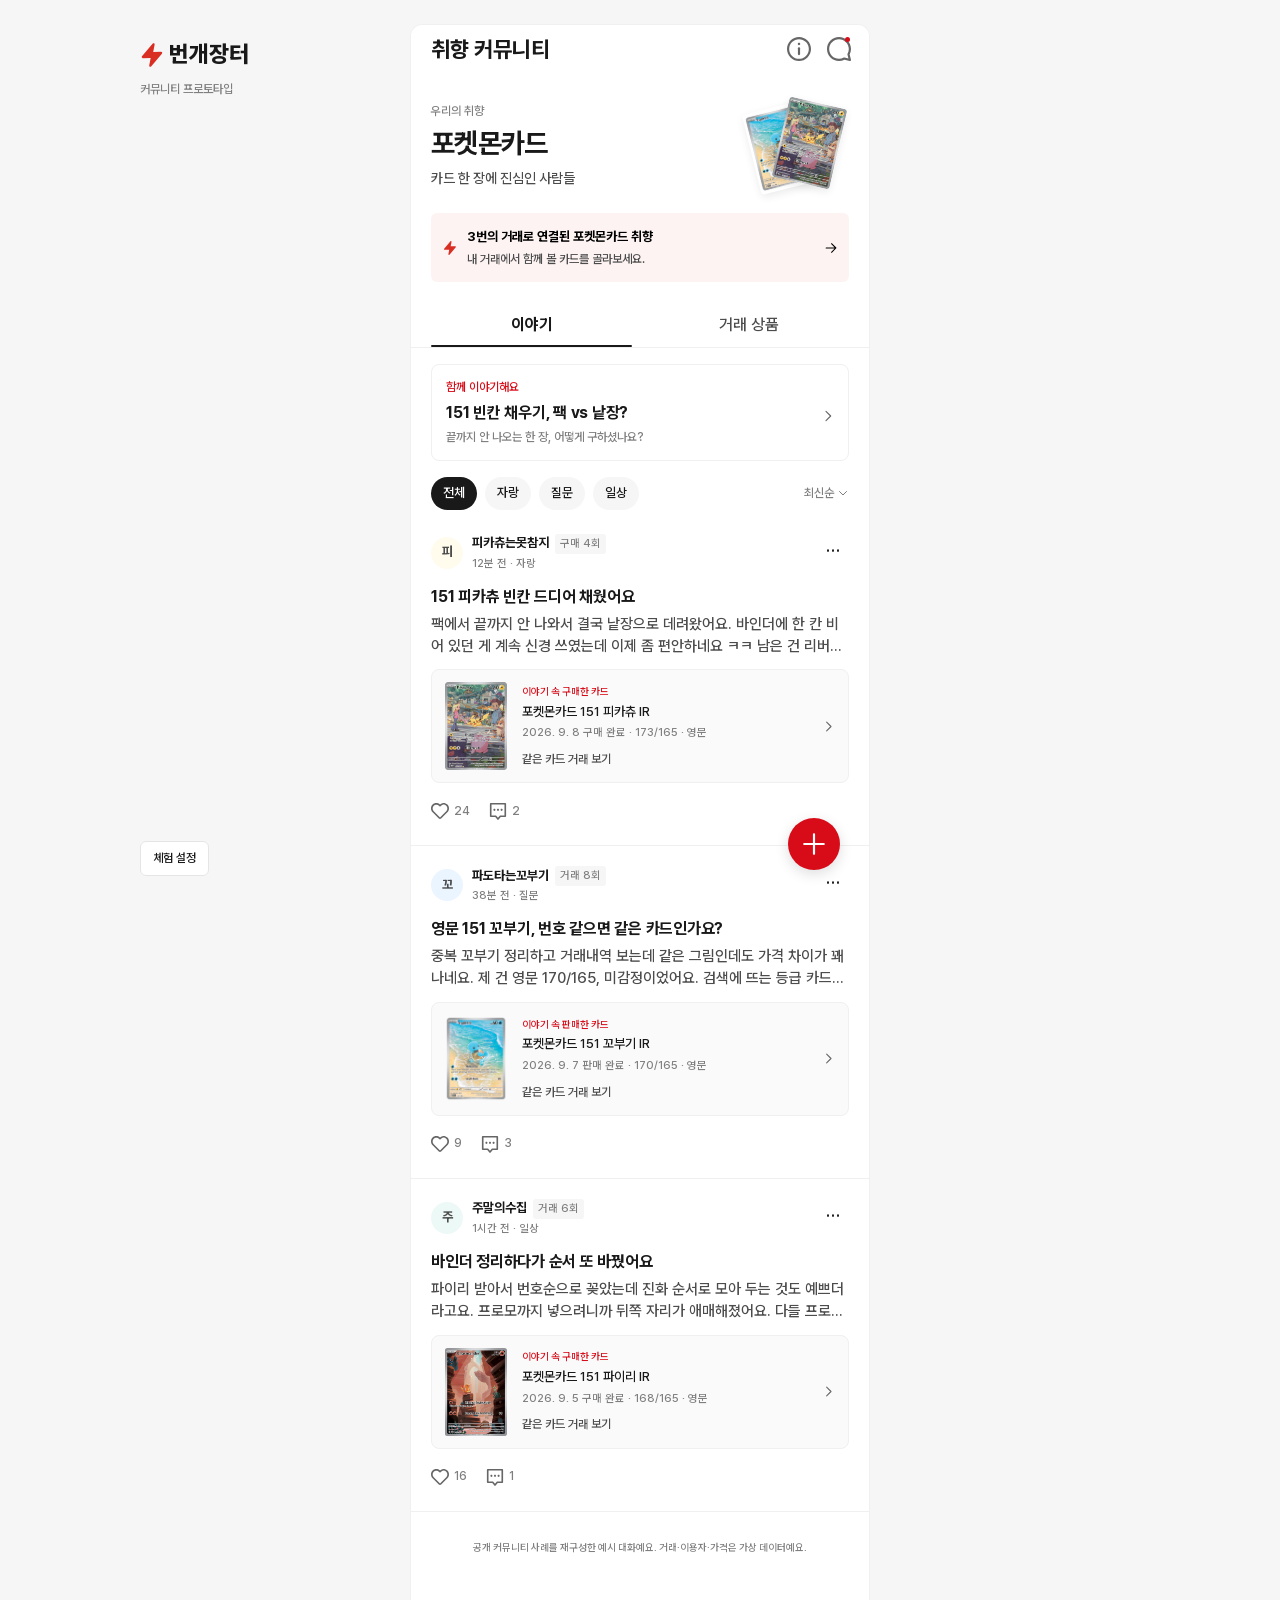
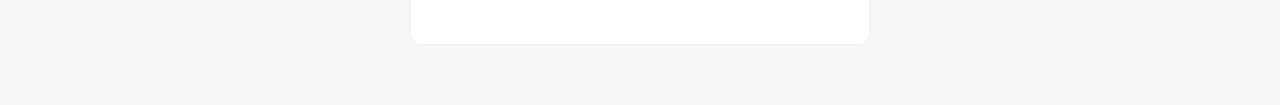
==== commit 073acc40: "Make the shared community prototype reflect the latest product experience Bring the transaction hist" ====
--- a/prototype/index.html
+++ b/prototype/index.html
@@ -24,7 +24,7 @@
           <div><span class="eyebrow">우리의 취향</span><h2>포켓몬카드</h2><p>카드 한 장에 진심인 사람들</p></div>
           <div class="card-fan" aria-hidden="true"><img src="assets/squirtle.png" alt=""><img src="assets/pikachu.jpg" alt=""></div>
         </div>
-        <button class="connection" data-action="connection"><img src="assets/lightning.svg" alt=""><span id="connection-text">포켓몬카드 <strong>3회 거래</strong>한 경험으로 연결됐어요</span><img src="assets/right.svg" alt=""></button>
+        <button class="connection" data-action="connection"><img src="assets/lightning.svg" alt=""><span id="connection-text"><strong>3번의 거래로 연결된 포켓몬카드 취향</strong><small>내 거래에서 함께 볼 카드를 골라보세요.</small></span><img src="assets/right.svg" alt=""></button>
       </section>
       <section class="tab-content" data-component="TabPagingContent">
         <div class="tabs" role="tablist" aria-label="포켓몬카드 커뮤니티" data-component="Tabs">
@@ -35,7 +35,7 @@
       </section>
     </div>
     <button class="write-fab" data-action="compose" aria-label="이야기 쓰기"><img src="assets/plus.svg" alt=""></button>
-    <footer class="sample-note">가상의 거래·이용자 데이터로 구성한 체험 화면이에요.</footer>
+    <footer class="sample-note">공개 커뮤니티 사례를 재구성한 예시 대화예요. 거래·이용자·가격은 가상 데이터예요.</footer>
   </main>
   <button class="demo-button" data-action="demo">체험 설정</button>
   <dialog id="dialog" aria-labelledby="dialog-title"></dialog>
--- a/prototype/styles.css
+++ b/prototype/styles.css
@@ -17,5 +17,32 @@
 dialog{border:0;padding:0;width:min(460px,100%);max-width:100%;max-height:90dvh;position:fixed;margin:auto;bottom:0;top:auto;background:var(--surface);color:var(--ink);border-radius:16px 16px 0 0;box-shadow:0 -4px 40px #00000018;overflow:auto}dialog::backdrop{background:var(--ds-color-bg-dim)}.dialog-header{height:58px;display:flex;align-items:center;justify-content:space-between;padding:0 12px 0 var(--page);border-bottom:1px solid var(--line);position:sticky;top:0;background:var(--surface);z-index:2}.dialog-header h2{font-size:18px;font-weight:700}.dialog-body{padding:20px var(--page) 28px}.dialog-body>p{font-size:14px;line-height:1.6;color:var(--ds-color-fg-neutral-medium)}.dialog-body h3{font-size:18px;margin-bottom:9px}.dialog-footer{padding:16px var(--page) max(20px,env(safe-area-inset-bottom));display:flex;gap:8px;background:var(--surface);border-top:1px solid var(--line);position:sticky;bottom:0}.dialog-footer>.ds-button{flex:1}.dialog-body .post{padding:0;border:0}.detail-title{margin-top:14px;font-size:20px;font-weight:700}.detail-image{height:260px;margin-bottom:18px;background:var(--ds-color-bg-neutral-weak);display:flex;align-items:center;justify-content:center;border-radius:8px}.detail-image img{height:230px;width:164px;object-fit:contain}.detail-context{font-size:12px;color:var(--muted);margin:7px 0 14px}.notice{padding:12px;background:var(--ds-color-bg-neutral-muted);font-size:12px;color:var(--ds-color-fg-neutral-medium);border-radius:6px;margin-top:14px}.comment-heading{font-size:15px;font-weight:700;padding:22px 0 14px;border-top:1px solid var(--line);margin-top:20px}.comment{display:flex;gap:9px;padding:10px 0}.comment .avatar{width:28px;height:28px;font-size:11px}.comment-content{flex:1;min-width:0}.comment-name{font-size:12px;font-weight:700}.comment-text{font-size:14px;white-space:pre-wrap;overflow-wrap:anywhere;margin-top:4px;color:var(--ds-color-fg-neutral-medium)}.comment.reply{margin-left:36px;border-left:2px solid var(--line);padding-left:12px}.reply-action{color:var(--muted);font-size:11px;margin-top:5px;min-height:24px}.composer-footer{display:block}.comment-form{display:flex;gap:8px}.comment-form input{width:100%;min-width:0;border:1px solid var(--ds-color-border-neutral-medium);border-radius:6px;background:var(--surface);padding:10px 12px;color:var(--ink);font-size:14px}.reply-target{font-size:12px;color:var(--red);padding-bottom:8px;display:flex;justify-content:space-between}.empty-comments{color:var(--muted);font-size:13px;padding:8px 0 18px}.form-label{display:block;font-size:13px;font-weight:700;margin-bottom:8px}.compose-input{width:100%;border:0;padding:12px 0;color:var(--ink);background:var(--surface)}.compose-input.title{font-size:20px;font-weight:700;border-bottom:1px solid var(--line)}.compose-input.body{min-height:160px;font-size:15px;line-height:1.6}.compose-topics{display:flex;gap:8px;margin:14px 0}.character-count{font-size:11px;color:var(--muted);text-align:right}.attach-button{display:flex;align-items:center;gap:8px;font-size:13px;border:1px dashed var(--ds-color-border-neutral-medium);border-radius:6px;padding:14px;width:100%;margin-top:16px}.attach-button img{width:20px;height:20px}.remove-attachment{margin-top:8px;font-size:12px;color:var(--muted)}.trade-choice{width:100%;display:flex;text-align:left;align-items:center;gap:12px;padding:14px 0;border-bottom:1px solid var(--line)}.trade-choice>img{width:50px;height:70px;object-fit:contain}.trade-choice .choice-text{flex:1}.trade-choice strong{font-size:14px;display:block}.trade-choice small{font-size:12px;color:var(--muted);display:block;margin-top:5px}.trade-choice .choice-indicator{width:20px;height:20px;border-radius:50%;border:1px solid var(--ds-color-border-neutral-medium)}.trade-choice.selected .choice-indicator{border-color:var(--red);border-width:6px}.toggle-row{display:flex;align-items:center;justify-content:space-between;padding:14px 0;gap:14px}.toggle-row span{font-size:13px}.toggle-row small{display:block;color:var(--muted);font-size:11px;margin-top:4px}.toggle-row input{accent-color:var(--red);width:18px;height:18px}.activity-row{display:flex;gap:12px;padding:15px 0;border-bottom:1px solid var(--line);width:100%;text-align:left}.activity-row>img{height:61px;width:44px;object-fit:contain}.activity-row p{font-size:14px}.activity-row small{display:block;font-size:11px;color:var(--muted);margin-top:5px}.empty{padding:48px 28px;text-align:center}.empty img{width:40px;height:40px;margin:0 auto 15px;opacity:.5}.empty h3{font-size:16px;margin-bottom:8px}.empty p{font-size:13px;color:var(--muted);margin-bottom:18px}.demo-options{display:flex;flex-direction:column;gap:10px}.demo-options label{display:flex;align-items:center;gap:8px;padding:12px;border:1px solid var(--line);border-radius:6px;font-size:13px}.demo-options input{accent-color:var(--red)}.demo-meta{margin:20px 0;font-size:12px!important}.toast{position:fixed;bottom:88px;left:50%;transform:translate(-50%,14px);max-width:calc(100% - 40px);width:max-content;background:var(--ds-color-bg-neutral-inverse);color:var(--ds-color-fg-neutral-inverse);padding:12px 18px;font-size:13px;border-radius:6px;opacity:0;pointer-events:none;z-index:40;transition:opacity .16s,transform .16s}.toast.show{opacity:1;transform:translate(-50%,0)}.dialog-toast{font-size:12px;color:var(--red);margin-bottom:8px}.dialog-header .ds-button{margin-right:8px}.question-options{display:flex;flex-direction:column;gap:8px;margin:18px 0}.question-options button{text-align:left;padding:14px;border:1px solid var(--ds-color-border-neutral-medium);border-radius:6px;font-size:14px}.question-options button.selected{border-color:var(--red);background:var(--ds-color-bg-brand-weak)}
 @media(min-width:760px){dialog{top:50%;bottom:auto;transform:translateY(-50%);border-radius:12px;max-height:86dvh}.write-fab{bottom:30px}.demo-button{left:max(28px,calc(50% - 500px))}}
 @media(max-width:760px){.preview-label{display:none}.app{border:0;border-radius:0;margin:0 auto;min-height:100dvh}.navigation{border-radius:0}.demo-button{left:12px;bottom:14px;font-size:10px;opacity:.9}.write-fab{left:auto;right:max(20px,calc((100vw - 460px)/2 + 20px));bottom:max(20px,env(safe-area-inset-bottom))}}
+.weekly-prompt{position:relative;display:block;width:calc(100% - 2 * var(--page));margin:16px var(--page) 0;padding:14px 32px 14px 14px;text-align:left;background:var(--ds-color-bg-neutral-weak);border:1px solid var(--line);border-radius:8px}.weekly-prompt span,.weekly-prompt strong,.weekly-prompt small{display:block}.prompt-label{font-size:12px;color:var(--red);margin-bottom:5px}.weekly-prompt strong{font-size:16px;font-weight:700;line-height:1.45;letter-spacing:-.25px}.weekly-prompt small{font-size:12px;color:var(--muted);margin-top:4px}.weekly-prompt>img{position:absolute;right:12px;top:45%;width:16px;height:16px}.post .attached{padding:12px;gap:14px}.post .attached>img:first-child{width:64px;height:88px}.attached>div{flex:1;min-width:0}.attached strong,.attached small{overflow-wrap:anywhere}.attached-link{display:block;font-size:12px;margin-top:8px;color:var(--ds-color-fg-neutral-medium)}.experience{font-size:11px}.author-line{flex-wrap:wrap}.product-card-actions{display:flex;flex-direction:column;align-items:flex-start;gap:4px;margin-top:8px}.trade-story-link{font-size:12px;line-height:1.5;min-height:36px;text-align:left;color:var(--red)}.trade-story-link.neutral{color:var(--ink)}.product-card .similar-link{min-height:32px;margin-top:0}.related-stories{margin-top:22px;padding-top:18px;border-top:1px solid var(--line)}.related-stories h3{font-size:15px}.related-stories h3 span{color:var(--muted)}.related-story{display:block;width:100%;text-align:left;padding:14px 0;border-bottom:1px solid var(--line)}.related-story strong{display:block;font-size:14px;overflow-wrap:anywhere}.related-story small{display:block;font-size:12px;color:var(--muted);margin-top:5px}
 @media(max-width:360px){.theme-intro h2{font-size:26px}.connection{font-size:11px;padding:10px 8px}.product-visual{height:180px}.product-visual>img{height:145px;width:103px}.filter-row{gap:5px}.chip{padding:7px 10px}}
 @media(prefers-reduced-motion:reduce){*{scroll-behavior:auto!important;transition:none!important;animation:none!important}}
+
+.trade-choice>img:last-child:not(:first-child){width:20px;height:20px;flex:0 0 20px}.trade-choice .choice-text{min-width:0;overflow-wrap:anywhere}
+
+/* Community revision: neutral connection copy and alternate transaction view. */
+.connection,.connection strong{color:#000}.connection img:last-child{filter:brightness(0)}
+.view-controls{display:flex;margin:20px var(--page) 0;padding:4px;border-radius:8px;background:var(--ds-color-bg-neutral-muted);gap:4px}.view-controls button{flex:1;min-height:38px;font-size:14px;color:var(--muted);border-radius:6px}.view-controls button.active{background:var(--surface);color:var(--ink);font-weight:700;box-shadow:0 1px 3px #0000000d}.view-controls button:focus-visible{outline:2px solid var(--ink);outline-offset:2px}
+.trade-sample-note{font-size:11px;color:var(--muted);padding:0 var(--page) 16px;line-height:1.5}.trade-history{padding:0 var(--page) 24px}.history-heading{display:flex;justify-content:space-between;align-items:center;font-size:14px}.history-heading span{font-size:12px;color:var(--muted)}.history-help{font-size:12px;color:var(--muted);line-height:1.6;margin:8px 0 2px}
+.weekly-prompt{background:transparent}
+.connection{gap:10px;padding:14px 12px}.connection #connection-text{flex:1;min-width:0}.connection strong{display:block;font-size:13px;line-height:20px}.connection small{display:block;font-size:12px;line-height:18px;color:var(--ds-color-fg-neutral-medium);margin-top:3px}
+.trade-summary{margin:0 var(--page) 4px;padding:12px 14px;background:var(--ds-color-bg-neutral-weak);border-radius:8px;font-size:12px;line-height:19px;color:var(--ds-color-fg-neutral-medium)}.trade-summary small{display:block;font-size:11px;line-height:17px;color:var(--muted);margin-top:3px}
+.history-row{display:grid;grid-template-columns:110px minmax(0,1fr);gap:16px;padding:20px 0;border-bottom:1px solid var(--line)}
+.history-image{height:156px;width:110px;display:flex;align-items:center;justify-content:center}.history-image img{width:100%;height:100%;object-fit:contain;border-radius:4px}
+.history-content{height:156px;min-width:0;display:flex;flex-direction:column;justify-content:space-between;gap:6px}
+.history-open{display:flex;flex-direction:column;text-align:left;width:100%;min-width:0}
+.history-date{font-size:11px;line-height:16px;color:var(--muted);margin-bottom:4px}
+.history-open>strong{font-size:15px;line-height:21px;color:var(--ink);font-weight:700;margin-bottom:3px}
+.history-meta{font-size:11px;line-height:16px;color:var(--muted)}
+.history-price{font-size:18px;line-height:24px;font-weight:700;color:var(--ink);margin-top:5px;font-variant-numeric:tabular-nums}
+.history-related{display:flex;justify-content:space-between;align-items:center;gap:4px;width:100%;min-height:32px;padding:6px 8px;background:var(--ds-color-bg-neutral-weak);border:1px solid var(--line);border-radius:6px;font-size:11px;line-height:18px;color:var(--muted);text-align:left}
+.history-related strong{color:var(--ink)}.history-related-action{display:flex;align-items:center;gap:2px;white-space:nowrap;color:var(--ink)}.history-related-action img{width:14px;height:14px}
+.history-related:focus-visible{outline:2px solid var(--ink);outline-offset:2px}
+@media(max-width:360px){.history-row{grid-template-columns:90px minmax(0,1fr);gap:12px}.history-image{width:90px}.history-open>strong{font-size:14px}.history-related{padding:6px}}
+
+.hit-label{display:inline-block;font-size:9px;line-height:14px;vertical-align:2px;margin-right:5px;padding:0 3px;border:1px solid var(--line);border-radius:3px;color:var(--red);font-weight:700}.hit-source{font-size:12px;line-height:19px;margin:10px 0;color:var(--muted)}.hit-source a{color:var(--ink);display:inline-flex;align-items:center;gap:4px}.hit-source img{width:12px;height:12px}.hit-source small{display:block;font-size:11px}
+
+.history-image{overflow:hidden}.history-image img[src*="/hit-"]{transform:scale(1.72)}.product-visual>img[src*="/hit-"],.detail-image img[src*="/hit-"]{transform:scale(1.7)}.detail-image{overflow:hidden}
